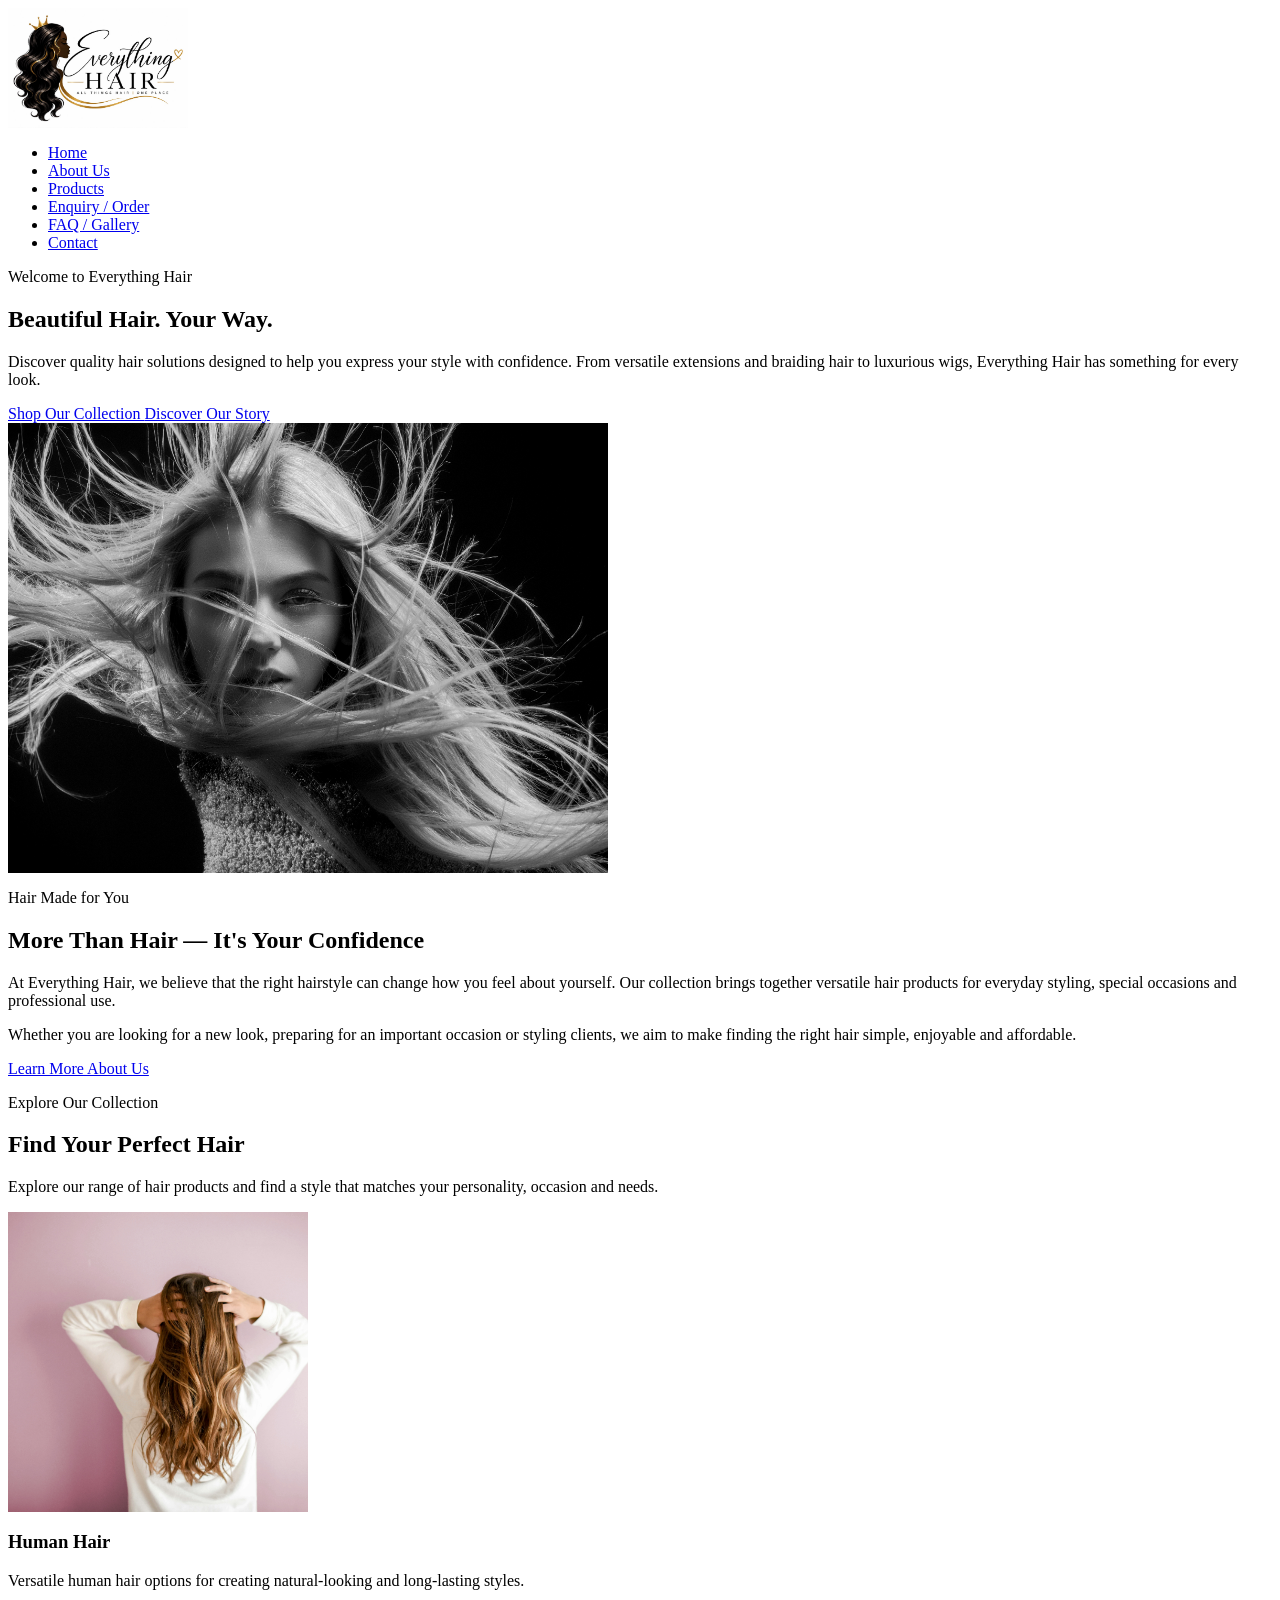
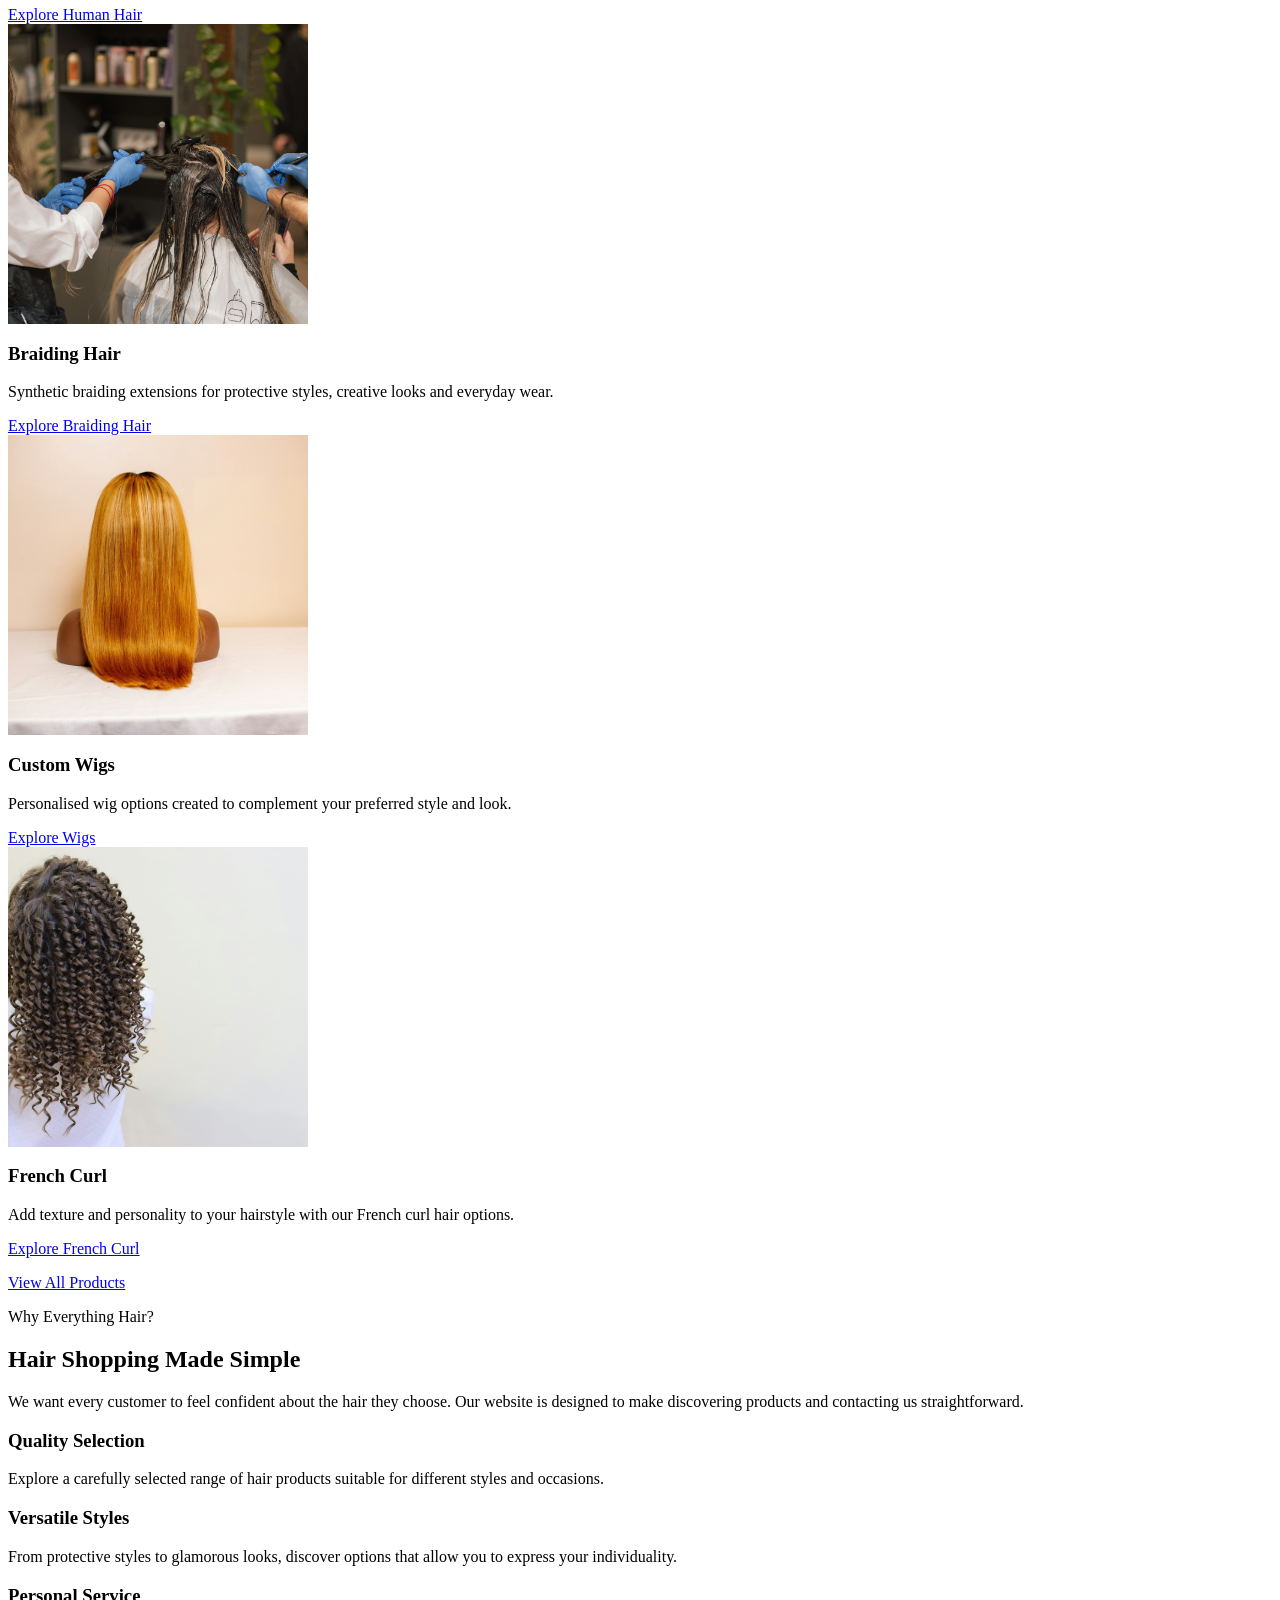
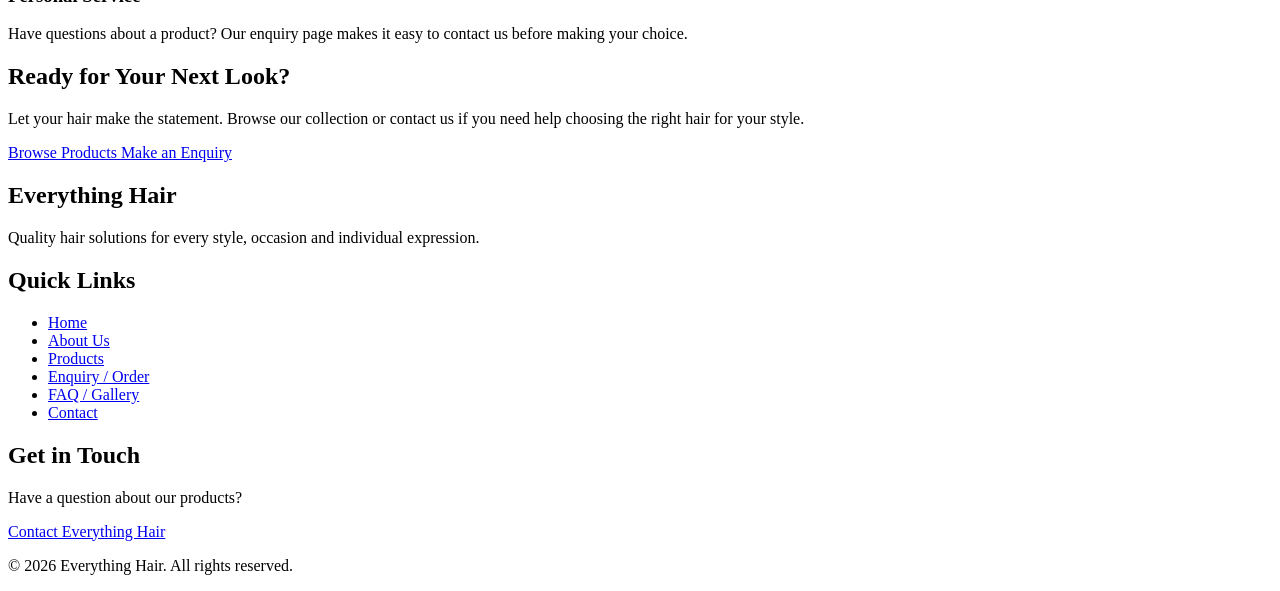
==== index.html @ 14876c61 "Initial Everything Hair website" ====
<!DOCTYPE html>
<html lang="en">

<head>
    
    <meta charset="UTF-8">
    <meta name="viewport" content="width=device-width, initial-scale=1.0">

    
    <meta name="description"
        content="Everything Hair offers quality hair products including human hair, braiding hair, wigs, frontal laces, closures and French curl hair.">

    <meta name="author" content="Everything Hair">

    
    <title>Everything Hair | Quality Hair for Every Look</title>

    <link rel="stylesheet" href="css_assets/homepage.css">


</head>

<body>

    
   <header>

    <div>
        <a href="index.html">
            <img src="_images/page/Everything-hair-logo2.jpeg"
                alt="Everything Hair logo">
        </a>
    </div>

       
        <nav>

            <ul>
                <li>
                    <a href="index.html">Home</a>
                </li>

                <li>
                    <a href="about.html">About Us</a>
                </li>

                <li>
                    <a href="products.html">Products</a>
                </li>

                <li>
                    <a href="enquiry.html">Enquiry / Order</a>
                </li>

                <li>
                    <a href="faq.html">FAQ / Gallery</a>
                </li>

                <li>
                    <a href="contact.html">Contact</a>
                </li>
            </ul>

        </nav>

    </header>


    
    <main>

        
        <section id="hero">

            <div>

                <p>Welcome to Everything Hair</p>

                <h2>Beautiful Hair. Your Way.</h2>

                <p>
                    Discover quality hair solutions designed to help you
                    express your style with confidence. From versatile
                    extensions and braiding hair to luxurious wigs,
                    Everything Hair has something for every look.
                </p>

                
                <a href="products.html">
                    Shop Our Collection
                </a>

                <a href="about.html">
                    Discover Our Story
                </a>

            </div>


            
            <div>

                <img src="_images/page/everything-hair-hero.jpg"
    alt="Beautifully styled hair representing Everything Hair">

            </div>

        </section>


        
        <section id="introduction">

            <p>Hair Made for You</p>

            <h2>More Than Hair — It's Your Confidence</h2>

            <p>
                At Everything Hair, we believe that the right hairstyle
                can change how you feel about yourself. Our collection
                brings together versatile hair products for everyday
                styling, special occasions and professional use.
            </p>

            <p>
                Whether you are looking for a new look, preparing for
                an important occasion or styling clients, we aim to make
                finding the right hair simple, enjoyable and affordable.
            </p>

            <a href="about.html">
                Learn More About Us
            </a>

        </section>


        
        <section id="featured-products">

            <p>Explore Our Collection</p>

            <h2>Find Your Perfect Hair</h2>

            <p>
                Explore our range of hair products and find a style
                that matches your personality, occasion and needs.
            </p>


           
            <article>

               <img src="_images/page/human-hair.jpg"
    alt="Human hair products available from Everything Hair">

                <h3>Human Hair</h3>

                <p>
                    Versatile human hair options for creating
                    natural-looking and long-lasting styles.
                </p>

                <a href="products.html#human-hair">
                    Explore Human Hair
                </a>

            </article>


            
            <article>

                <img src="_images/page/braiding-hair.jpg"
                    alt="Synthetic braiding hair available from Everything Hair">

                <h3>Braiding Hair</h3>

                <p>
                    Synthetic braiding extensions for protective
                    styles, creative looks and everyday wear.
                </p>

                <a href="products.html#braiding-hair">
                    Explore Braiding Hair
                </a>

            </article>


            
            <article>

                <img src="_images/page/custom-wigs.jpg"
                    alt="Custom wig available from Everything Hair">

                <h3>Custom Wigs</h3>

                <p>
                    Personalised wig options created to complement
                    your preferred style and look.
                </p>

                <a href="products.html#wigs">
                    Explore Wigs
                </a>

            </article>


            
            <article>

                <img src="_images/page/french-curl.jpg"
                    alt="French curl hair available from Everything Hair">

                <h3>French Curl</h3>

                <p>
                    Add texture and personality to your hairstyle
                    with our French curl hair options.
                </p>

                <a href="products.html#french-curl">
                    Explore French Curl
                </a>

            </article>


            
            <p>
                <a href="products.html">
                    View All Products
                </a>
            </p>

        </section>


        
        <section id="why-choose-us">

            <p>Why Everything Hair?</p>

            <h2>Hair Shopping Made Simple</h2>

            <p>
                We want every customer to feel confident about the
                hair they choose. Our website is designed to make
                discovering products and contacting us straightforward.
            </p>


            
            <article>

                <h3>Quality Selection</h3>

                <p>
                    Explore a carefully selected range of hair products
                    suitable for different styles and occasions.
                </p>

            </article>


            
            <article>

                <h3>Versatile Styles</h3>

                <p>
                    From protective styles to glamorous looks, discover
                    options that allow you to express your individuality.
                </p>

            </article>


           
            <article>

                <h3>Personal Service</h3>

                <p>
                    Have questions about a product? Our enquiry page
                    makes it easy to contact us before making your choice.
                </p>

            </article>

        </section>


        
        <section id="call-to-action">

            <h2>Ready for Your Next Look?</h2>

            <p>
                Let your hair make the statement. Browse our collection
                or contact us if you need help choosing the right hair
                for your style.
            </p>

            <a href="products.html">
                Browse Products
            </a>

            <a href="enquiry.html">
                Make an Enquiry
            </a>

        </section>

    </main>


    
    <footer>

        
        <div>

            <h2>Everything Hair</h2>

            <p>
                Quality hair solutions for every style, occasion
                and individual expression.
            </p>

        </div>


        
        <div>

            <h2>Quick Links</h2>

            <ul>

                <li>
                    <a href="index.html">Home</a>
                </li>

                <li>
                    <a href="about.html">About Us</a>
                </li>

                <li>
                    <a href="products.html">Products</a>
                </li>

                <li>
                    <a href="enquiry.html">Enquiry / Order</a>
                </li>

                <li>
                    <a href="faq.html">FAQ / Gallery</a>
                </li>

                <li>
                    <a href="contact.html">Contact</a>
                </li>

            </ul>

        </div>


        
        <div>

            <h2>Get in Touch</h2>

            <p>
                Have a question about our products?
            </p>

            <a href="contact.html">
                Contact Everything Hair
            </a>

        </div>


        
        <div>

            <p>
                &copy; 2026 Everything Hair. All rights reserved.
            </p>

        </div>

    </footer>

</body>

</html>
---- css_assets/homepage.css ----
img {
    max-width: 100%;
    height: auto;
    display: block;
}



#hero img {
    width: 100%;
    max-width: 600px;
    height: 450px;
    object-fit: cover;
}


#featured-products img {
    width: 100%;
    max-width: 300px;
    height: 300px;
    object-fit: cover;
}


header img {
    width: 180px;
    height: auto;
}
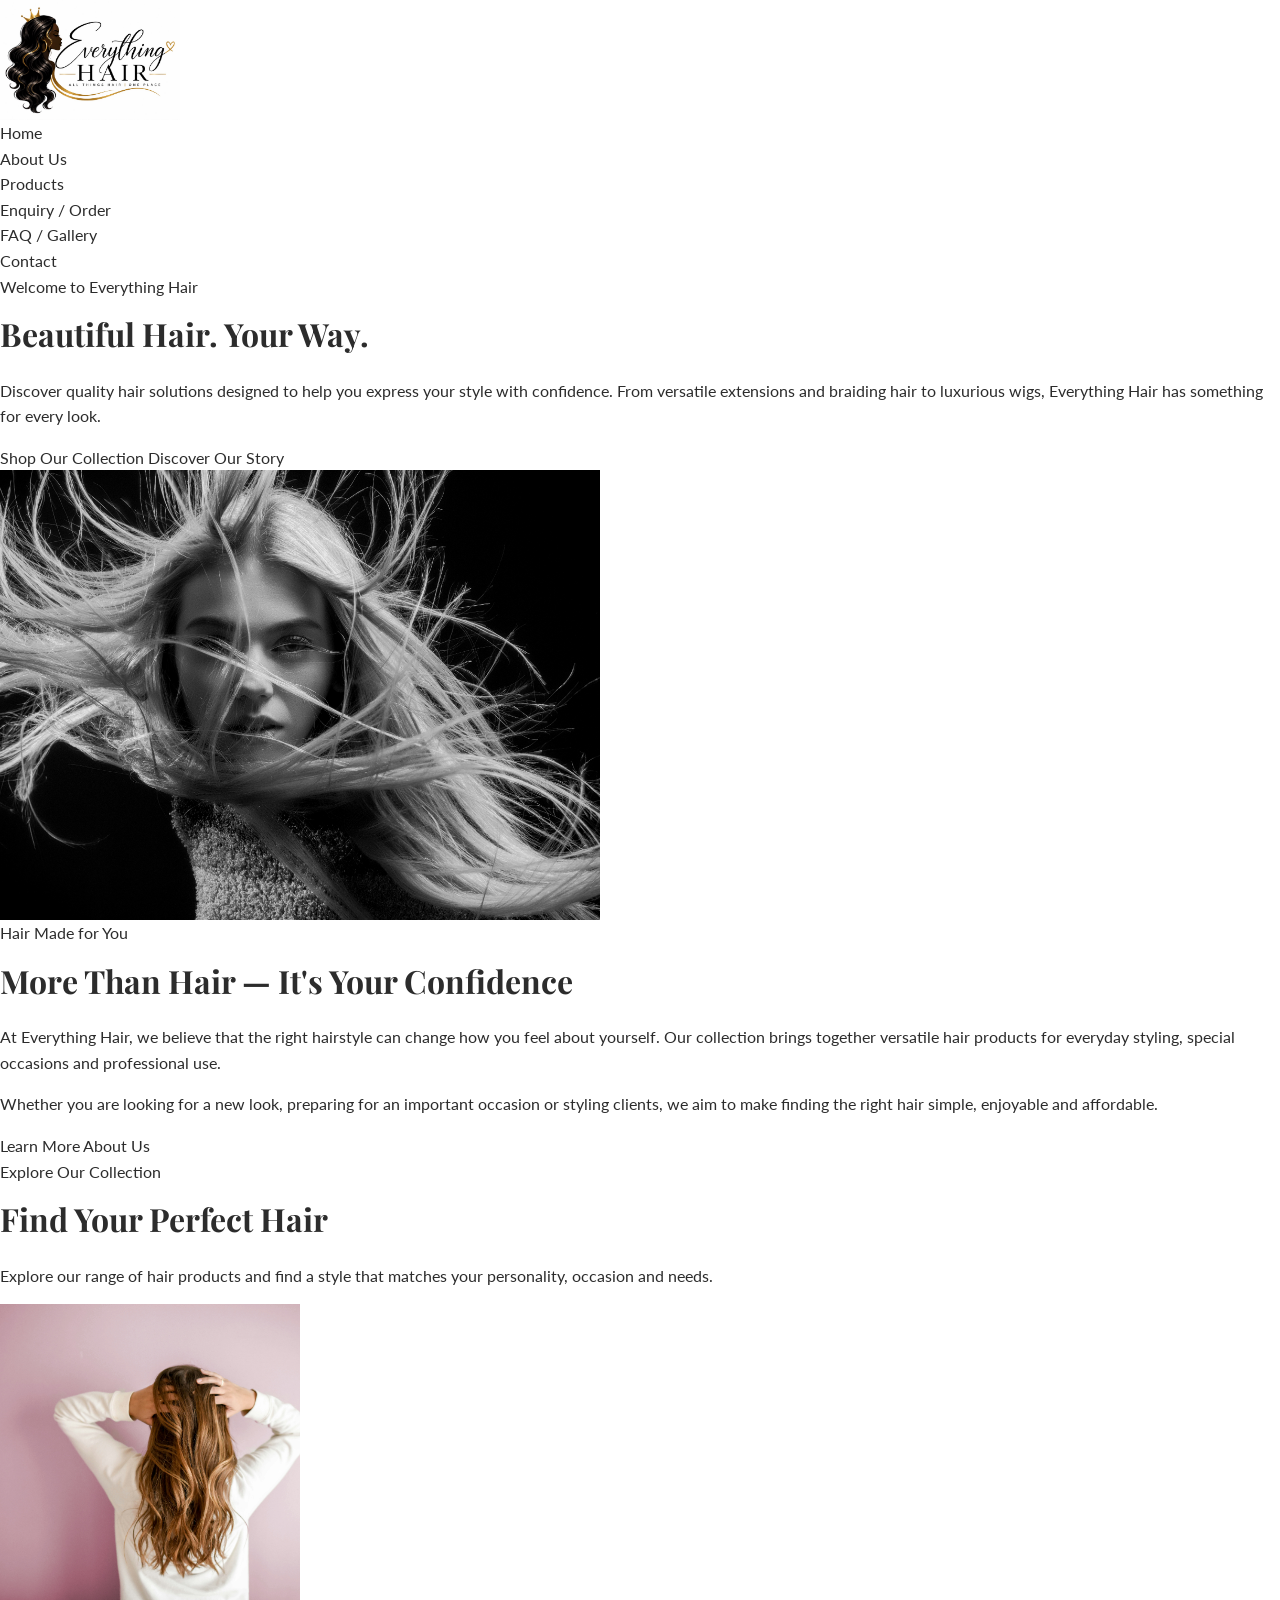
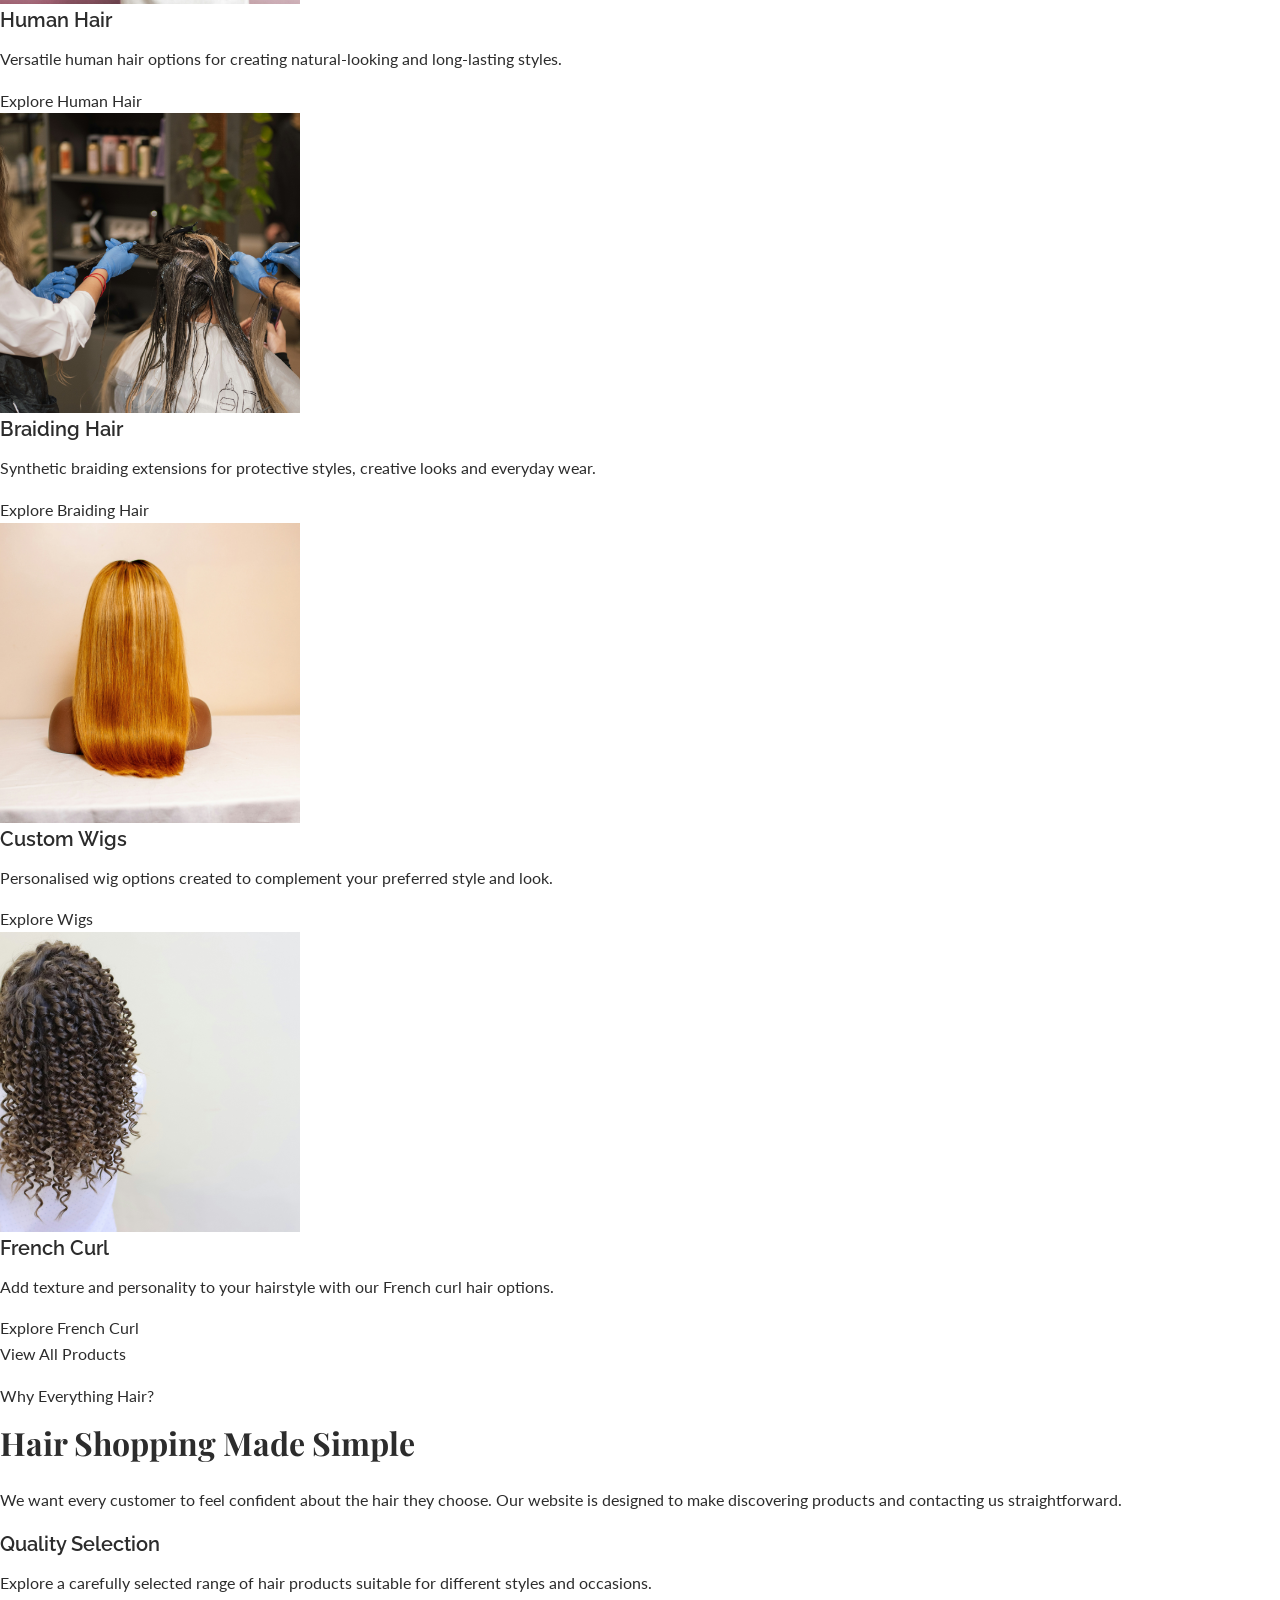
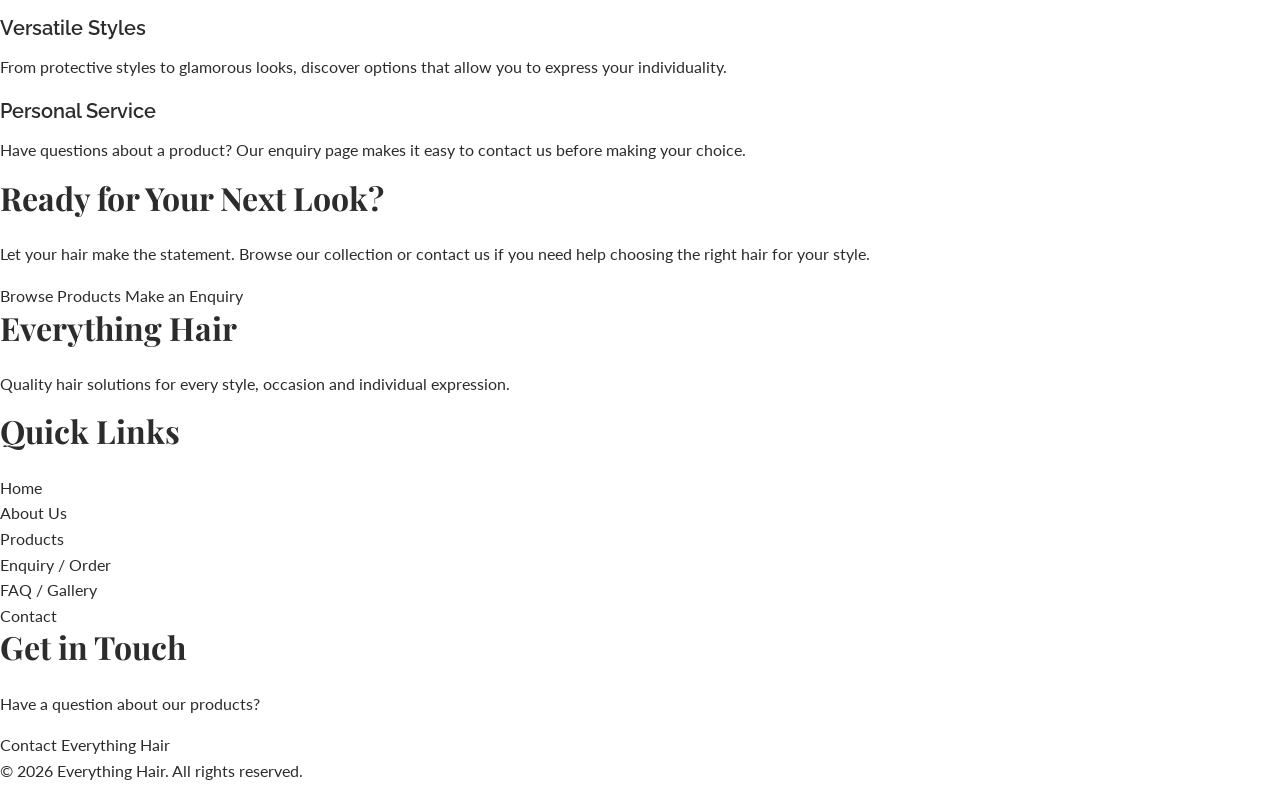
==== commit 329409f5: "Added colour variables, CSS reset and base typography to homepage.css and subpages.css" ====
--- a/index.html
+++ b/index.html
@@ -15,6 +15,7 @@
     
     <title>Everything Hair | Quality Hair for Every Look</title>
 
+    <link href="https://fonts.googleapis.com/css2?family=Playfair+Display:wght@600;700&family=Raleway:wght@400;600&family=Lato:wght@400;700&display=swap" rel="stylesheet">
     <link rel="stylesheet" href="css_assets/homepage.css">
 
 
--- a/css_assets/homepage.css
+++ b/css_assets/homepage.css
@@ -1,3 +1,68 @@
+:root {
+  --color-rose-gold: #B76E79;
+  --color-blush: #F7D4D4;
+  --color-warm-gold: #C9A83E;
+  --color-charcoal: #2C2C2C;
+  --color-white: #FFFFFF;
+}
+ 
+/* --- CSS Reset --- */
+* {
+  margin: 0;
+  padding: 0;
+  box-sizing: border-box;
+}
+ 
+html {
+  scroll-behavior: smooth;
+}
+ 
+ 
+a {
+  text-decoration: none;
+  color: inherit;
+}
+ 
+ul {
+  list-style: none;
+}
+ 
+/* --- Base Typography --- */
+body {
+  font-family: 'Lato', sans-serif;
+  font-size: 16px;
+  line-height: 1.6;
+  color: var(--color-charcoal);
+  background-color: var(--color-white);
+}
+ 
+h1, h2 {
+  font-family: 'Playfair Display', serif;
+  color: var(--color-charcoal);
+  line-height: 1.2;
+  margin-bottom: 0.75em;
+}
+ 
+h1 {
+  font-size: 2.5rem;
+}
+ 
+h2 {
+  font-size: 2rem;
+}
+ 
+h3 {
+  font-family: 'Raleway', sans-serif;
+  font-weight: 600;
+  font-size: 1.25rem;
+  color: var(--color-charcoal);
+  margin-bottom: 0.5em;
+}
+ 
+p {
+  margin-bottom: 1em;
+}
+
 img {
     max-width: 100%;
     height: auto;
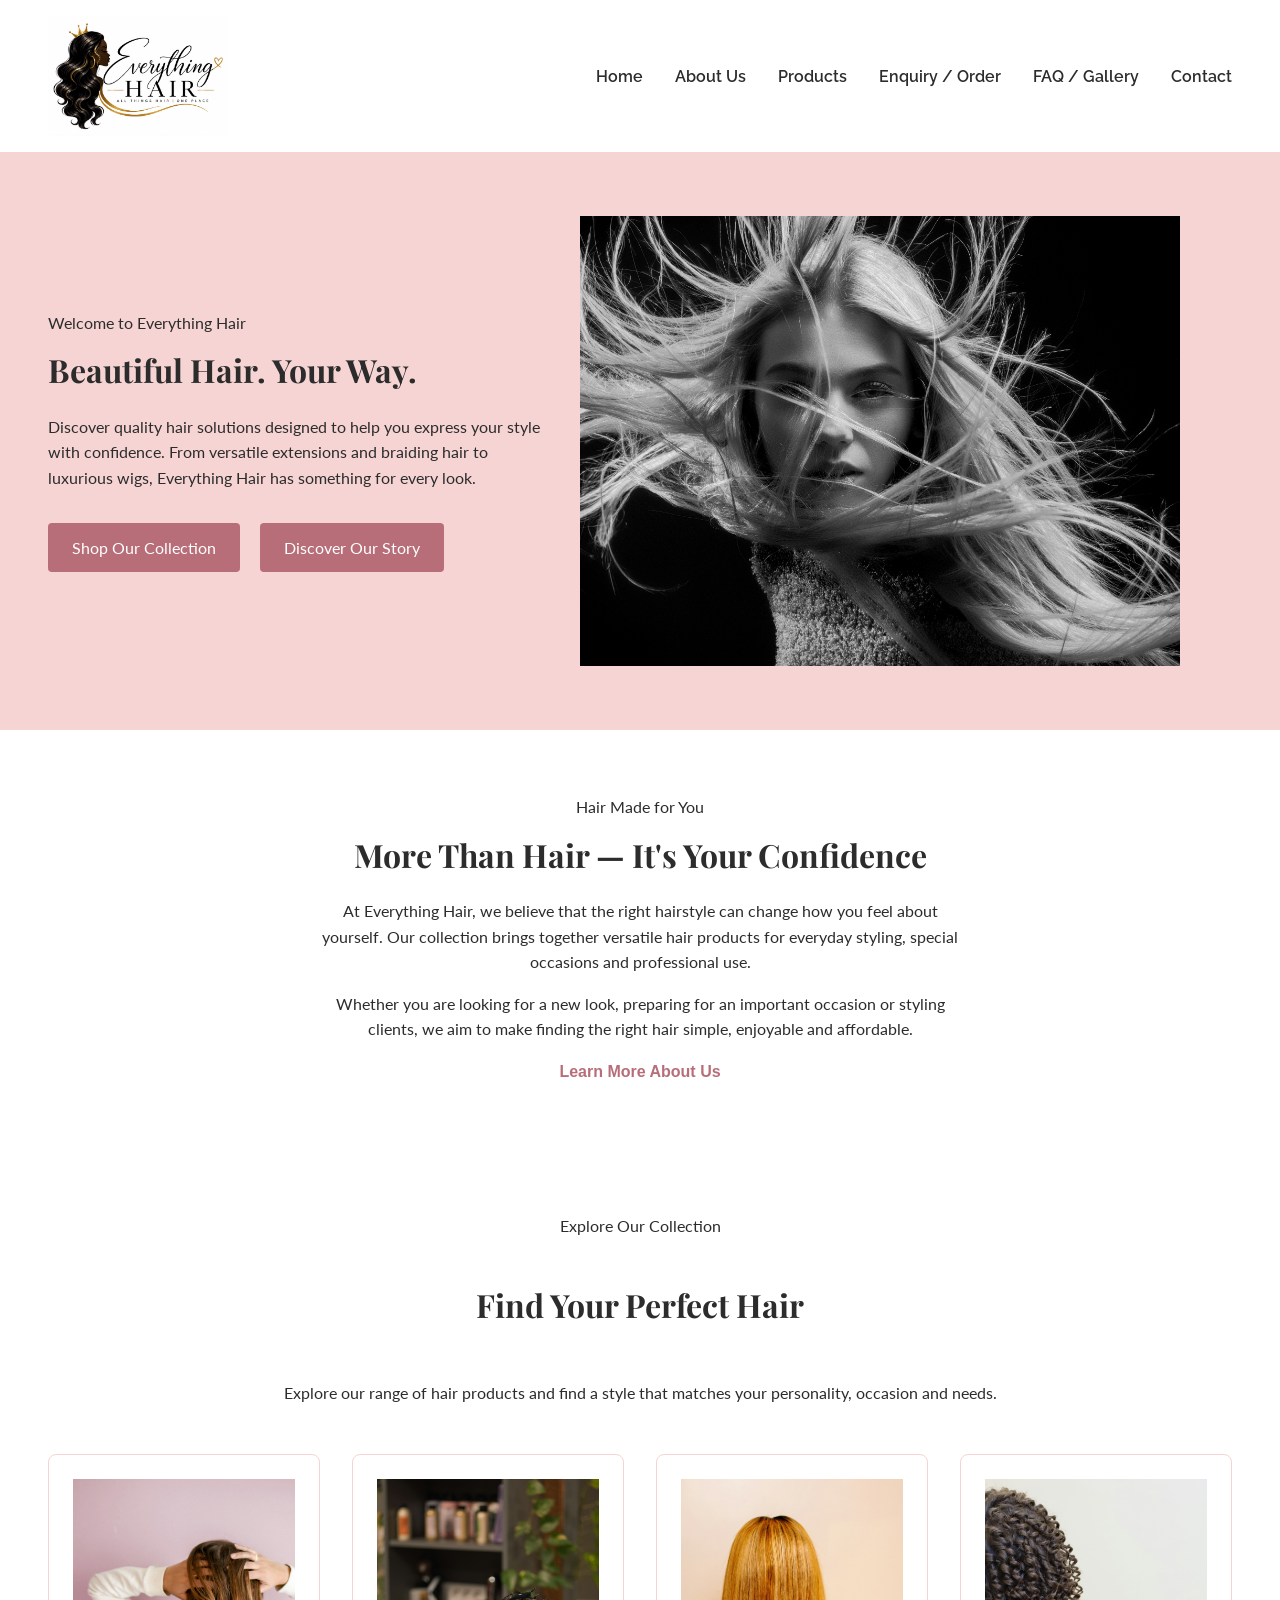
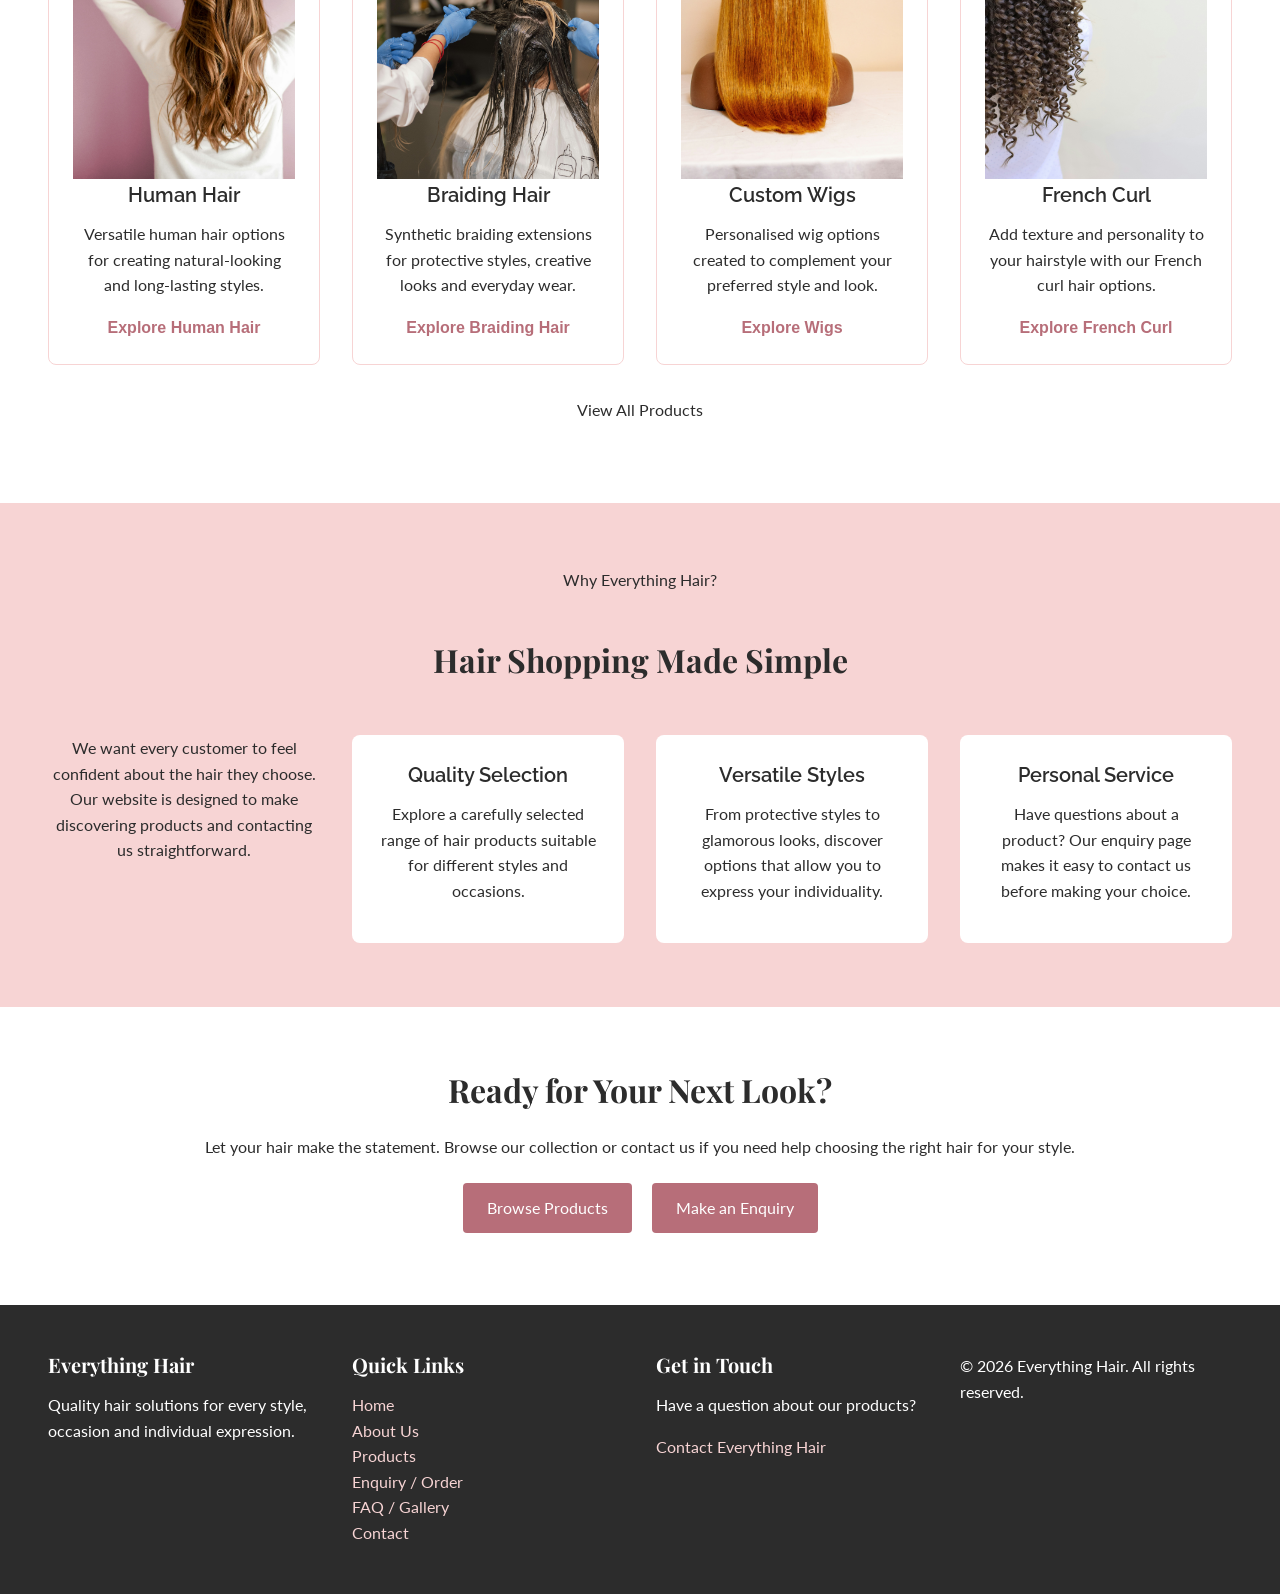
==== commit 9028053c: "Added hero-content and hero-image classes to index.html; added layout styling for nav, hero, feature" ====
--- a/index.html
+++ b/index.html
@@ -73,7 +73,7 @@
         
         <section id="hero">
 
-            <div>
+            <div class="hero-content">
 
                 <p>Welcome to Everything Hair</p>
 
@@ -99,12 +99,13 @@
 
 
             
-            <div>
+            <div class="hero-image">
 
                 <img src="_images/page/everything-hair-hero.jpg"
     alt="Beautifully styled hair representing Everything Hair">
 
             </div>
+
 
         </section>
 
--- a/css_assets/homepage.css
+++ b/css_assets/homepage.css
@@ -90,4 +90,186 @@
 header img {
     width: 180px;
     height: auto;
-}+}
+
+header {
+  display: flex;
+  justify-content: space-between;
+  align-items: center;
+  padding: 1rem 3rem;
+  background-color: var(--color-white);
+}
+ 
+nav ul {
+  display: flex;
+  gap: 2rem;
+}
+ 
+nav a {
+  font-family: 'Raleway', sans-serif;
+  font-weight: 600;
+  transition: color 0.2s ease;
+}
+ 
+nav a:hover,
+nav a:focus {
+  color: var(--color-rose-gold);
+}
+ 
+/* --- Hero Section --- */
+#hero {
+  display: flex;
+  align-items: center;
+  justify-content: space-between;
+  gap: 2rem;
+  padding: 4rem 3rem;
+  background-color: var(--color-blush);
+}
+ 
+.hero-content {
+  flex: 1;
+  max-width: 500px;
+}
+ 
+.hero-image {
+  flex: 1;
+}
+ 
+#hero a {
+  display: inline-block;
+  margin-right: 1rem;
+  margin-top: 1rem;
+  padding: 0.75rem 1.5rem;
+  background-color: var(--color-rose-gold);
+  color: var(--color-white);
+  border-radius: 4px;
+  transition: background-color 0.2s ease;
+}
+ 
+#hero a:hover,
+#hero a:focus {
+  background-color: var(--color-warm-gold);
+}
+ 
+/* --- Introduction Section --- */
+#introduction {
+  text-align: center;
+  max-width: 700px;
+  margin: 0 auto;
+  padding: 4rem 2rem;
+}
+ 
+#introduction a {
+  color: var(--color-rose-gold);
+  font-weight: 600;
+}
+ 
+/* --- Featured Products (card grid) --- */
+#featured-products {
+  padding: 4rem 3rem;
+  text-align: center;
+}
+ 
+#featured-products > article {
+  display: inline-block; /* fallback, overridden by grid wrapper below if you add one */
+}
+ 
+#featured-products {
+  display: grid;
+  grid-template-columns: repeat(auto-fit, minmax(220px, 1fr));
+  gap: 2rem;
+}
+ 
+#featured-products p,
+#featured-products h2 {
+  grid-column: 1 / -1;
+}
+ 
+#featured-products article {
+  background-color: var(--color-white);
+  border: 1px solid var(--color-blush);
+  border-radius: 8px;
+  padding: 1.5rem;
+  text-align: center;
+  transition: box-shadow 0.2s ease, transform 0.2s ease;
+}
+ 
+#featured-products article:hover {
+  box-shadow: 0 4px 12px rgba(0, 0, 0, 0.1);
+  transform: translateY(-4px);
+}
+ 
+#featured-products article a {
+  color: var(--color-rose-gold);
+  font-weight: 600;
+}
+ 
+/* --- Why Choose Us --- */
+#why-choose-us {
+  padding: 4rem 3rem;
+  text-align: center;
+  background-color: var(--color-blush);
+}
+ 
+#why-choose-us {
+  display: grid;
+  grid-template-columns: repeat(auto-fit, minmax(220px, 1fr));
+  gap: 2rem;
+}
+ 
+#why-choose-us p:first-child,
+#why-choose-us h2 {
+  grid-column: 1 / -1;
+}
+ 
+#why-choose-us article {
+  background-color: var(--color-white);
+  border-radius: 8px;
+  padding: 1.5rem;
+}
+ 
+/* --- Call to Action --- */
+#call-to-action {
+  text-align: center;
+  padding: 4rem 2rem;
+}
+ 
+#call-to-action a {
+  display: inline-block;
+  margin: 0.5rem;
+  padding: 0.75rem 1.5rem;
+  background-color: var(--color-rose-gold);
+  color: var(--color-white);
+  border-radius: 4px;
+  transition: background-color 0.2s ease;
+}
+ 
+#call-to-action a:hover,
+#call-to-action a:focus {
+  background-color: var(--color-warm-gold);
+}
+ 
+/* --- Footer --- */
+footer {
+  display: grid;
+  grid-template-columns: repeat(auto-fit, minmax(200px, 1fr));
+  gap: 2rem;
+  padding: 3rem;
+  background-color: var(--color-charcoal);
+  color: var(--color-white);
+}
+ 
+footer h2 {
+  font-size: 1.25rem;
+  color: var(--color-white);
+}
+ 
+footer a {
+  color: var(--color-blush);
+}
+ 
+footer a:hover,
+footer a:focus {
+  color: var(--color-warm-gold);
+}
+ 
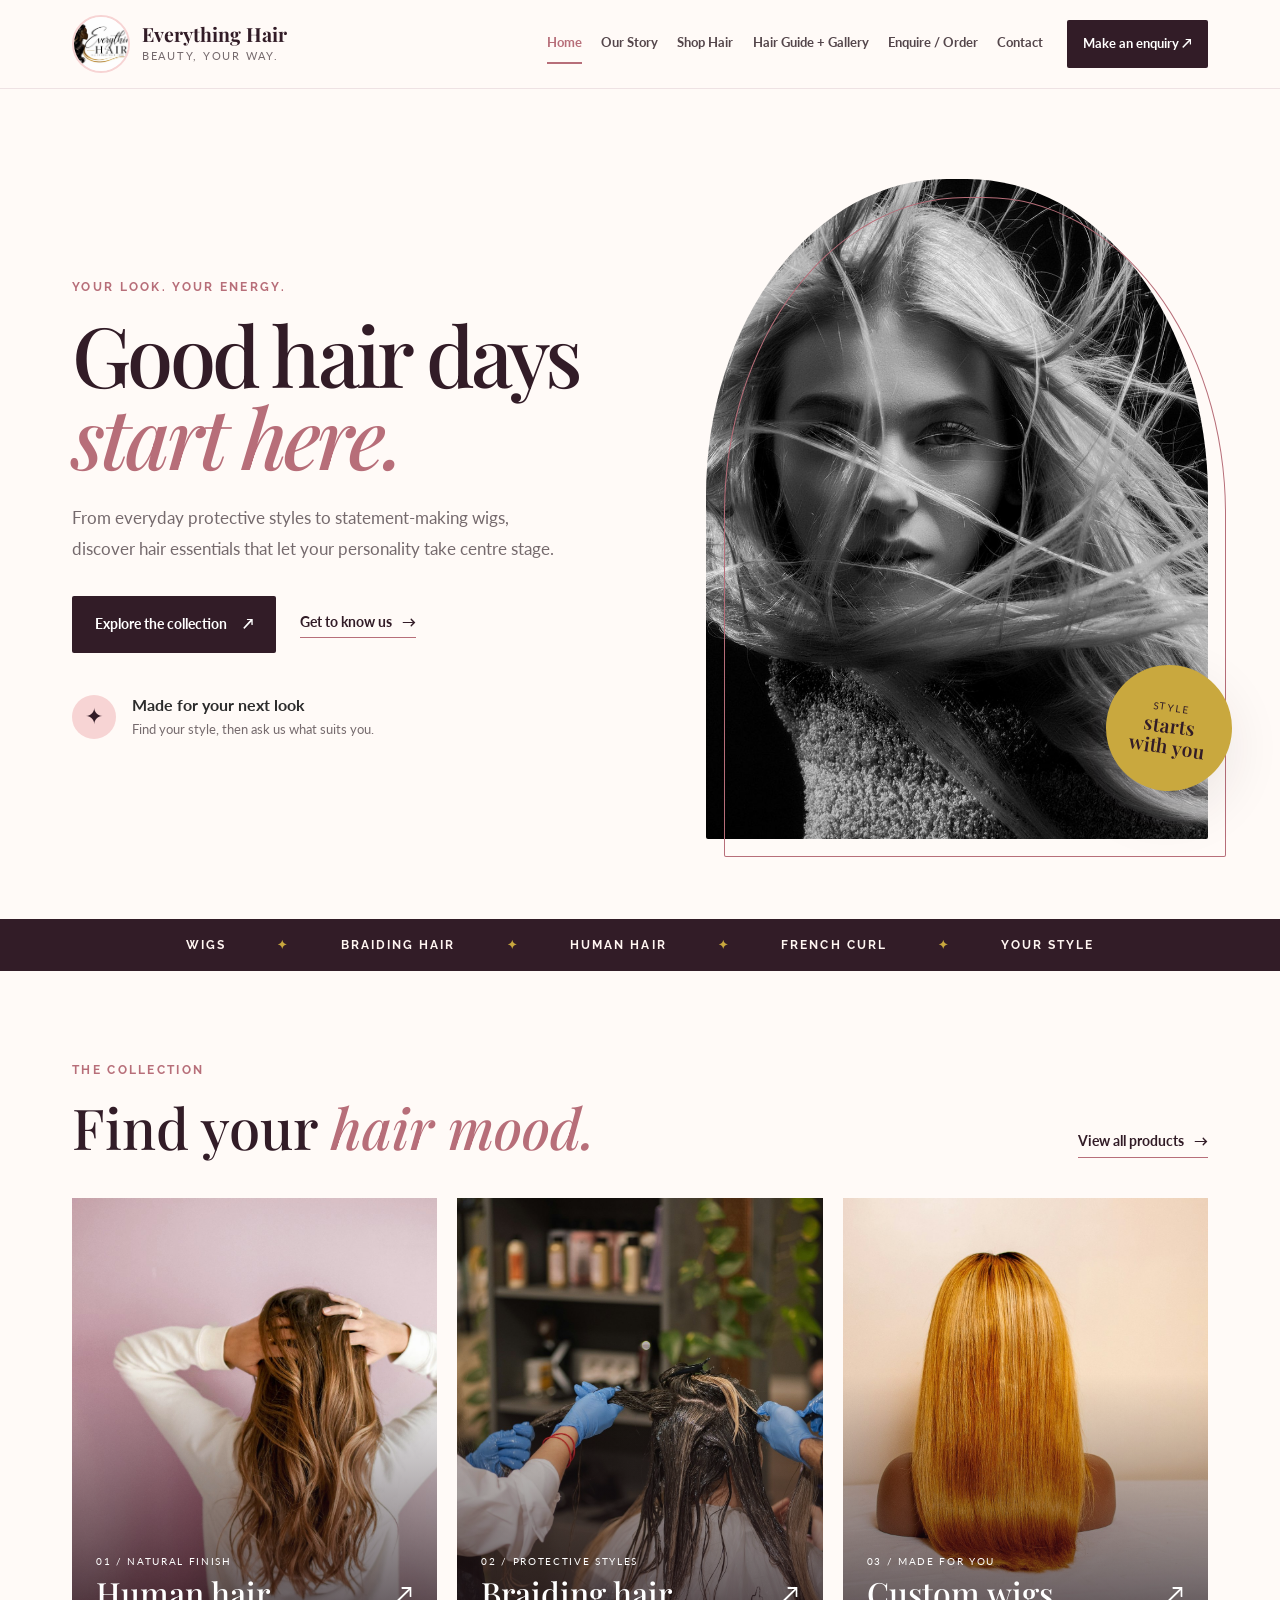
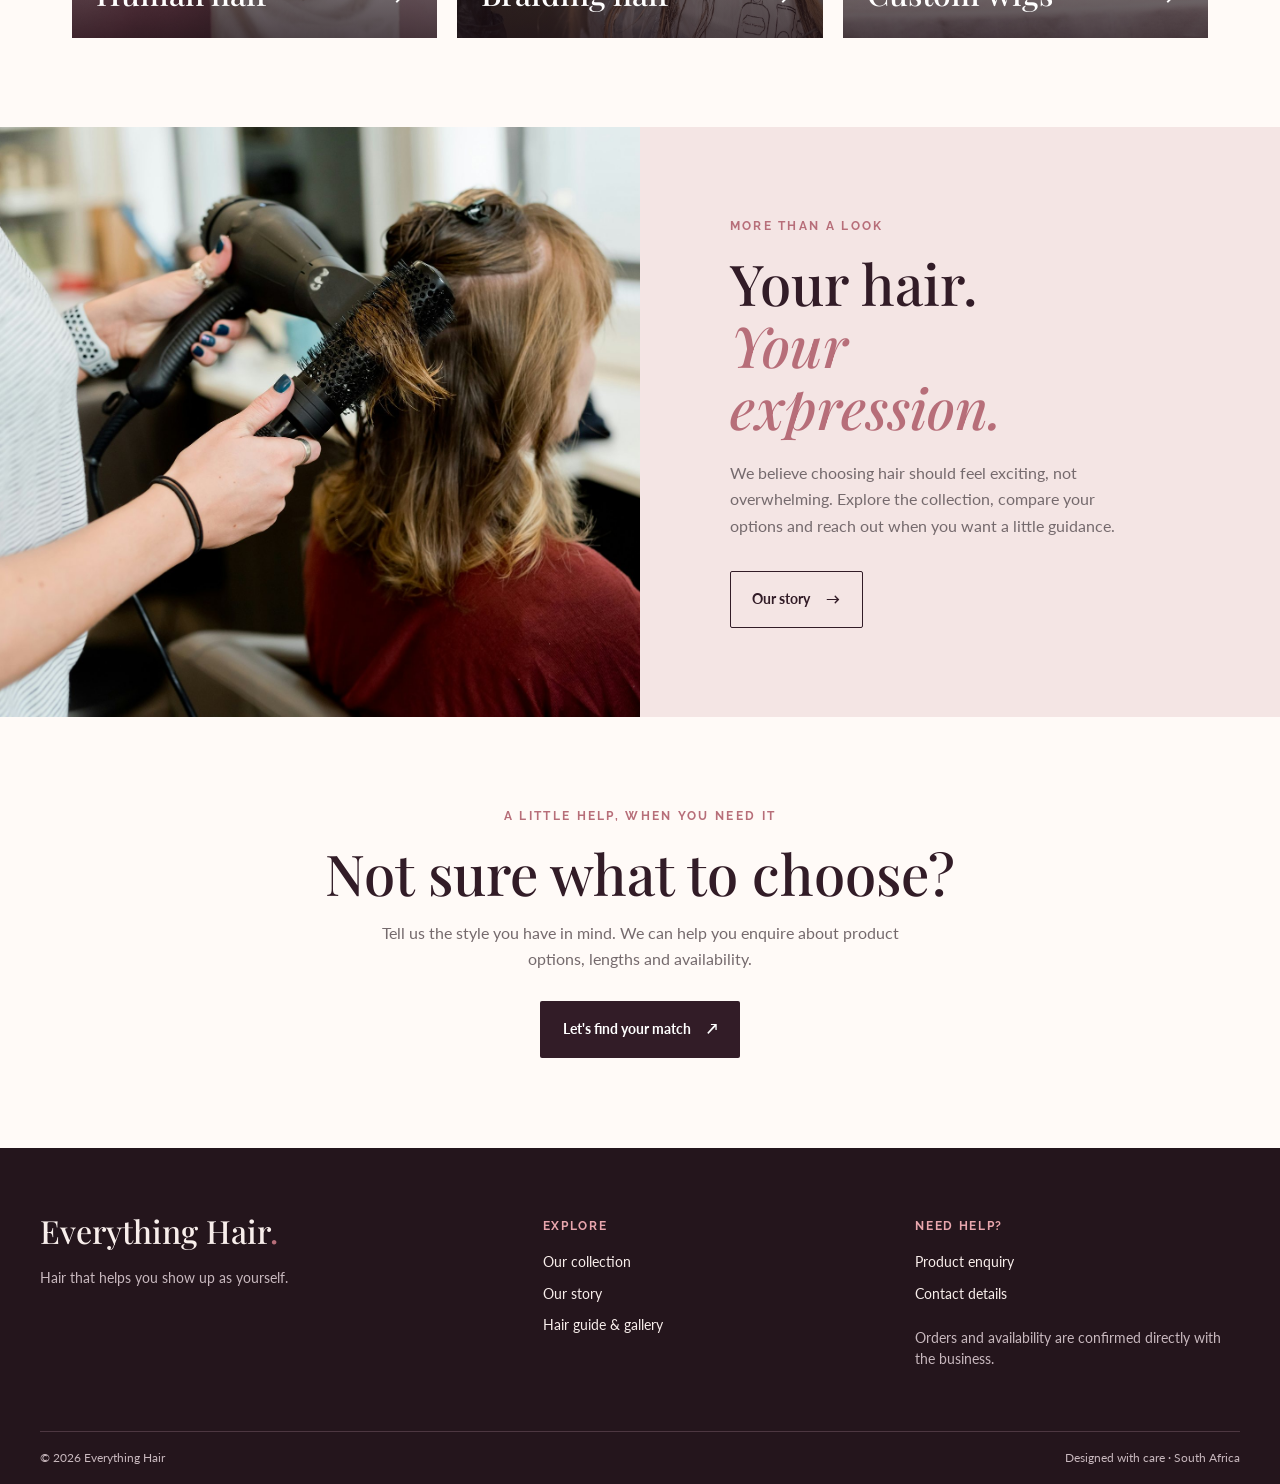
==== commit 4ec6b590: "Redesign Everything Hair website for Part 3" ====
--- a/index.html
+++ b/index.html
@@ -1,403 +1,81 @@
-<!DOCTYPE html>
-<html lang="en">
+<!doctype html>
+<html lang="en-ZA">
+<head>
+  <meta charset="utf-8">
+  <meta name="viewport" content="width=device-width, initial-scale=1">
+  <meta name="theme-color" content="#321c27">
+  <meta name="description" content="Discover human hair, braiding extensions, French curl styles and custom wigs from Everything Hair. Explore products and enquire about availability.">
+  <meta name="keywords" content="hair extensions, wigs, braiding hair, Everything Hair, South Africa">
+  <meta name="author" content="Everything Hair">
+  <meta property="og:type" content="website">
+  <meta property="og:site_name" content="Everything Hair">
+  <meta property="og:title" content="Everything Hair | Hair extensions, wigs & braiding hair">
+  <meta property="og:description" content="Discover human hair, braiding extensions, French curl styles and custom wigs from Everything Hair. Explore products and enquire about availability.">
+  <title>Everything Hair | Hair extensions, wigs & braiding hair</title>
+  <link rel="preconnect" href="https://fonts.googleapis.com">
+  <link rel="preconnect" href="https://fonts.gstatic.com" crossorigin>
+  <link href="https://fonts.googleapis.com/css2?family=Lato:wght@400;500;600;700&family=Playfair+Display:wght@500;600;700&family=Raleway:wght@400;500;600;700&display=swap" rel="stylesheet">
+  <link rel="stylesheet" href="css_assets/site.css">
+  <script src="js_assets/main.js" defer></script>
+</head>
+<body>
+<a class="skip-link" href="#main">Skip to content</a>
+<header class="site-header">
+  <div class="header-inner">
+    <a class="brand" href="index.html" aria-label="Everything Hair home">
+      <img src="_images/page/Everything-hair-logo2.jpeg" alt="Everything Hair" width="72" height="72">
+      <span><strong>Everything Hair</strong><small>Beauty, your way.</small></span>
+    </a>
+    <button class="nav-toggle" type="button" aria-expanded="false" aria-controls="primary-nav"><span class="sr-only">Toggle navigation</span><span aria-hidden="true">☰</span></button>
+    <nav id="primary-nav" class="primary-nav" aria-label="Main navigation"><ul><li><a href="index.html" aria-current="page">Home</a></li>
+<li><a href="about.html">Our Story</a></li>
+<li><a href="products.html">Shop Hair</a></li>
+<li><a href="faq.html">Hair Guide + Gallery</a></li>
+<li><a href="enquiry.html">Enquire / Order</a></li>
+<li><a href="contact.html">Contact</a></li></ul></nav>
+    <a class="header-cta" href="enquiry.html">Make an enquiry <span aria-hidden="true">↗</span></a>
+  </div>
+</header>
+<main id="main">
 
-<head>
-    
-    <meta charset="UTF-8">
-    <meta name="viewport" content="width=device-width, initial-scale=1.0">
+<section class="hero">
+  <div class="hero-copy">
+    <p class="eyebrow">YOUR LOOK. YOUR ENERGY.</p>
+    <h1>Good hair days<br><em>start here.</em></h1>
+    <p class="hero-lede">From everyday protective styles to statement-making wigs, discover hair essentials that let your personality take centre stage.</p>
+    <div class="button-row"><a class="button button-dark" href="products.html">Explore the collection <span aria-hidden="true">↗</span></a><a class="text-link" href="about.html">Get to know us <span aria-hidden="true">→</span></a></div>
+    <div class="hero-proof"><span class="proof-mark">✦</span><p><strong>Made for your next look</strong><br><small>Find your style, then ask us what suits you.</small></p></div>
+  </div>
+  <div class="hero-visual">
+    <img src="_images/page/everything-hair-hero.jpg" alt="Hair styling inspiration from Everything Hair" fetchpriority="high">
+    <div class="hero-sticker"><span>STYLE</span><strong>starts<br>with you</strong></div>
+  </div>
+</section>
+<section class="ticker" aria-label="Product categories"><span>WIGS</span><i>✦</i><span>BRAIDING HAIR</span><i>✦</i><span>HUMAN HAIR</span><i>✦</i><span>FRENCH CURL</span><i>✦</i><span>YOUR STYLE</span></section>
+<section class="section section-pad">
+  <div class="section-heading"><div><p class="eyebrow">THE COLLECTION</p><h2>Find your <em>hair mood.</em></h2></div><a class="text-link" href="products.html">View all products <span aria-hidden="true">→</span></a></div>
+  <div class="category-grid">
+    <a class="category-card category-one" href="products.html#human-hair"><img src="_images/page/human-hair.jpg" alt="Human hair bundles" loading="lazy"><span class="category-label"><small>01 / NATURAL FINISH</small><strong>Human hair</strong><b aria-hidden="true">↗</b></span></a>
+    <a class="category-card category-two" href="products.html#braiding-hair"><img src="_images/page/braiding-hair.jpg" alt="Braiding hair extensions" loading="lazy"><span class="category-label"><small>02 / PROTECTIVE STYLES</small><strong>Braiding hair</strong><b aria-hidden="true">↗</b></span></a>
+    <a class="category-card category-three" href="products.html#custom-wigs"><img src="_images/page/custom-wigs.jpg" alt="Custom wig styling" loading="lazy"><span class="category-label"><small>03 / MADE FOR YOU</small><strong>Custom wigs</strong><b aria-hidden="true">↗</b></span></a>
+  </div>
+</section>
+<section class="split-feature">
+  <div class="split-image"><img src="_images/page/everything-hair-story.jpg" alt="Hair and beauty inspiration" loading="lazy"></div>
+  <div class="split-copy"><p class="eyebrow">MORE THAN A LOOK</p><h2>Your hair.<br><em>Your expression.</em></h2><p>We believe choosing hair should feel exciting, not overwhelming. Explore the collection, compare your options and reach out when you want a little guidance.</p><a class="button button-outline" href="about.html">Our story <span aria-hidden="true">→</span></a></div>
+</section>
+<section class="section section-pad">
+  <div class="center-heading"><p class="eyebrow">A LITTLE HELP, WHEN YOU NEED IT</p><h2>Not sure what to choose?</h2><p>Tell us the style you have in mind. We can help you enquire about product options, lengths and availability.</p><a class="button button-dark" href="enquiry.html">Let's find your match <span aria-hidden="true">↗</span></a></div>
+</section>
 
-    
-    <meta name="description"
-        content="Everything Hair offers quality hair products including human hair, braiding hair, wigs, frontal laces, closures and French curl hair.">
-
-    <meta name="author" content="Everything Hair">
-
-    
-    <title>Everything Hair | Quality Hair for Every Look</title>
-
-    <link href="https://fonts.googleapis.com/css2?family=Playfair+Display:wght@600;700&family=Raleway:wght@400;600&family=Lato:wght@400;700&display=swap" rel="stylesheet">
-    <link rel="stylesheet" href="css_assets/homepage.css">
-
-
-</head>
-
-<body>
-
-    
-   <header>
-
-    <div>
-        <a href="index.html">
-            <img src="_images/page/Everything-hair-logo2.jpeg"
-                alt="Everything Hair logo">
-        </a>
-    </div>
-
-       
-        <nav>
-
-            <ul>
-                <li>
-                    <a href="index.html">Home</a>
-                </li>
-
-                <li>
-                    <a href="about.html">About Us</a>
-                </li>
-
-                <li>
-                    <a href="products.html">Products</a>
-                </li>
-
-                <li>
-                    <a href="enquiry.html">Enquiry / Order</a>
-                </li>
-
-                <li>
-                    <a href="faq.html">FAQ / Gallery</a>
-                </li>
-
-                <li>
-                    <a href="contact.html">Contact</a>
-                </li>
-            </ul>
-
-        </nav>
-
-    </header>
-
-
-    
-    <main>
-
-        
-        <section id="hero">
-
-            <div class="hero-content">
-
-                <p>Welcome to Everything Hair</p>
-
-                <h2>Beautiful Hair. Your Way.</h2>
-
-                <p>
-                    Discover quality hair solutions designed to help you
-                    express your style with confidence. From versatile
-                    extensions and braiding hair to luxurious wigs,
-                    Everything Hair has something for every look.
-                </p>
-
-                
-                <a href="products.html">
-                    Shop Our Collection
-                </a>
-
-                <a href="about.html">
-                    Discover Our Story
-                </a>
-
-            </div>
-
-
-            
-            <div class="hero-image">
-
-                <img src="_images/page/everything-hair-hero.jpg"
-    alt="Beautifully styled hair representing Everything Hair">
-
-            </div>
-
-
-        </section>
-
-
-        
-        <section id="introduction">
-
-            <p>Hair Made for You</p>
-
-            <h2>More Than Hair — It's Your Confidence</h2>
-
-            <p>
-                At Everything Hair, we believe that the right hairstyle
-                can change how you feel about yourself. Our collection
-                brings together versatile hair products for everyday
-                styling, special occasions and professional use.
-            </p>
-
-            <p>
-                Whether you are looking for a new look, preparing for
-                an important occasion or styling clients, we aim to make
-                finding the right hair simple, enjoyable and affordable.
-            </p>
-
-            <a href="about.html">
-                Learn More About Us
-            </a>
-
-        </section>
-
-
-        
-        <section id="featured-products">
-
-            <p>Explore Our Collection</p>
-
-            <h2>Find Your Perfect Hair</h2>
-
-            <p>
-                Explore our range of hair products and find a style
-                that matches your personality, occasion and needs.
-            </p>
-
-
-           
-            <article>
-
-               <img src="_images/page/human-hair.jpg"
-    alt="Human hair products available from Everything Hair">
-
-                <h3>Human Hair</h3>
-
-                <p>
-                    Versatile human hair options for creating
-                    natural-looking and long-lasting styles.
-                </p>
-
-                <a href="products.html#human-hair">
-                    Explore Human Hair
-                </a>
-
-            </article>
-
-
-            
-            <article>
-
-                <img src="_images/page/braiding-hair.jpg"
-                    alt="Synthetic braiding hair available from Everything Hair">
-
-                <h3>Braiding Hair</h3>
-
-                <p>
-                    Synthetic braiding extensions for protective
-                    styles, creative looks and everyday wear.
-                </p>
-
-                <a href="products.html#braiding-hair">
-                    Explore Braiding Hair
-                </a>
-
-            </article>
-
-
-            
-            <article>
-
-                <img src="_images/page/custom-wigs.jpg"
-                    alt="Custom wig available from Everything Hair">
-
-                <h3>Custom Wigs</h3>
-
-                <p>
-                    Personalised wig options created to complement
-                    your preferred style and look.
-                </p>
-
-                <a href="products.html#wigs">
-                    Explore Wigs
-                </a>
-
-            </article>
-
-
-            
-            <article>
-
-                <img src="_images/page/french-curl.jpg"
-                    alt="French curl hair available from Everything Hair">
-
-                <h3>French Curl</h3>
-
-                <p>
-                    Add texture and personality to your hairstyle
-                    with our French curl hair options.
-                </p>
-
-                <a href="products.html#french-curl">
-                    Explore French Curl
-                </a>
-
-            </article>
-
-
-            
-            <p>
-                <a href="products.html">
-                    View All Products
-                </a>
-            </p>
-
-        </section>
-
-
-        
-        <section id="why-choose-us">
-
-            <p>Why Everything Hair?</p>
-
-            <h2>Hair Shopping Made Simple</h2>
-
-            <p>
-                We want every customer to feel confident about the
-                hair they choose. Our website is designed to make
-                discovering products and contacting us straightforward.
-            </p>
-
-
-            
-            <article>
-
-                <h3>Quality Selection</h3>
-
-                <p>
-                    Explore a carefully selected range of hair products
-                    suitable for different styles and occasions.
-                </p>
-
-            </article>
-
-
-            
-            <article>
-
-                <h3>Versatile Styles</h3>
-
-                <p>
-                    From protective styles to glamorous looks, discover
-                    options that allow you to express your individuality.
-                </p>
-
-            </article>
-
-
-           
-            <article>
-
-                <h3>Personal Service</h3>
-
-                <p>
-                    Have questions about a product? Our enquiry page
-                    makes it easy to contact us before making your choice.
-                </p>
-
-            </article>
-
-        </section>
-
-
-        
-        <section id="call-to-action">
-
-            <h2>Ready for Your Next Look?</h2>
-
-            <p>
-                Let your hair make the statement. Browse our collection
-                or contact us if you need help choosing the right hair
-                for your style.
-            </p>
-
-            <a href="products.html">
-                Browse Products
-            </a>
-
-            <a href="enquiry.html">
-                Make an Enquiry
-            </a>
-
-        </section>
-
-    </main>
-
-
-    
-    <footer>
-
-        
-        <div>
-
-            <h2>Everything Hair</h2>
-
-            <p>
-                Quality hair solutions for every style, occasion
-                and individual expression.
-            </p>
-
-        </div>
-
-
-        
-        <div>
-
-            <h2>Quick Links</h2>
-
-            <ul>
-
-                <li>
-                    <a href="index.html">Home</a>
-                </li>
-
-                <li>
-                    <a href="about.html">About Us</a>
-                </li>
-
-                <li>
-                    <a href="products.html">Products</a>
-                </li>
-
-                <li>
-                    <a href="enquiry.html">Enquiry / Order</a>
-                </li>
-
-                <li>
-                    <a href="faq.html">FAQ / Gallery</a>
-                </li>
-
-                <li>
-                    <a href="contact.html">Contact</a>
-                </li>
-
-            </ul>
-
-        </div>
-
-
-        
-        <div>
-
-            <h2>Get in Touch</h2>
-
-            <p>
-                Have a question about our products?
-            </p>
-
-            <a href="contact.html">
-                Contact Everything Hair
-            </a>
-
-        </div>
-
-
-        
-        <div>
-
-            <p>
-                &copy; 2026 Everything Hair. All rights reserved.
-            </p>
-
-        </div>
-
-    </footer>
-
+</main>
+<footer class="site-footer">
+  <div class="footer-main">
+    <div><a class="footer-brand" href="index.html">Everything Hair<span>.</span></a><p>Hair that helps you show up as yourself.</p></div>
+    <div><h2>Explore</h2><a href="products.html">Our collection</a><a href="about.html">Our story</a><a href="faq.html">Hair guide & gallery</a></div>
+    <div><h2>Need help?</h2><a href="enquiry.html">Product enquiry</a><a href="contact.html">Contact details</a><p class="small-note">Orders and availability are confirmed directly with the business.</p></div>
+  </div>
+  <div class="footer-bottom"><span>© <span data-year>2026</span> Everything Hair</span><span>Designed with care · South Africa</span></div>
+</footer>
 </body>
-
-</html>+</html>
--- a/css_assets/site.css
+++ b/css_assets/site.css
@@ -0,0 +1,7 @@
+/* Everything Hair — shared responsive design system */
+:root{--plum:#321c27;--plum-2:#4c2a39;--rose:#b76e79;--blush:#f7d4d4;--cream:#fffaf7;--paper:#fff;--gold:#c9a83e;--ink:#2c2c2c;--muted:#756a6d;--line:#eadde0;--serif:"Playfair Display",Georgia,serif;--sans:"Lato",Arial,sans-serif;--display:"Raleway",Arial,sans-serif;--container:1200px;--shadow:0 20px 55px rgba(50,28,39,.1)}
+*{box-sizing:border-box}html{scroll-behavior:smooth;scroll-padding-top:100px}body{margin:0;background:var(--cream);color:var(--ink);font-family:var(--sans);font-size:16px;line-height:1.65}img{display:block;max-width:100%;height:auto}a{color:inherit;text-decoration:none}button,input,select,textarea{font:inherit}button,a,input,select,textarea{-webkit-tap-highlight-color:transparent}a:focus-visible,button:focus-visible,input:focus-visible,select:focus-visible,textarea:focus-visible{outline:3px solid var(--gold);outline-offset:4px}::selection{background:var(--blush);color:var(--plum)}.sr-only{position:absolute;width:1px;height:1px;padding:0;margin:-1px;overflow:hidden;clip:rect(0,0,0,0);white-space:nowrap;border:0}.skip-link{position:absolute;top:-100px;left:1rem;background:var(--plum);color:white;padding:.7rem 1rem;z-index:1000}.skip-link:focus{top:1rem}.site-header{position:sticky;top:0;z-index:100;background:rgba(255,250,247,.96);backdrop-filter:blur(16px);border-bottom:1px solid rgba(234,221,224,.8)}.header-inner{max-width:var(--container);margin:auto;padding:.6rem 2rem;min-height:88px;display:flex;align-items:center;gap:1.5rem}.brand{display:flex;align-items:center;gap:.75rem;min-width:230px}.brand img{width:58px;height:58px;object-fit:cover;border-radius:50%;border:2px solid var(--blush)}.brand strong,.brand small{display:block}.brand strong{font-family:var(--serif);font-size:1.22rem;line-height:1.2;color:var(--plum)}.brand small{font-size:.68rem;letter-spacing:.16em;text-transform:uppercase;color:var(--muted)}.primary-nav{margin-left:auto}.primary-nav ul{display:flex;align-items:center;gap:clamp(.7rem,1.5vw,1.4rem);list-style:none;margin:0;padding:0}.primary-nav a{display:block;font-size:.82rem;font-weight:700;color:#54464b;padding:.5rem 0;white-space:nowrap;border-bottom:2px solid transparent}.primary-nav a:hover,.primary-nav a[aria-current=page]{color:var(--rose);border-color:var(--rose)}.header-cta{white-space:nowrap;font-size:.8rem;font-weight:700;background:var(--plum);color:white;padding:.85rem 1rem;border-radius:2px;transition:background .2s,transform .2s}.header-cta:hover,.button-dark:hover{background:var(--rose);transform:translateY(-2px)}.nav-toggle{display:none;background:none;border:1px solid var(--line);color:var(--plum);padding:.45rem .7rem;font-size:1.3rem;border-radius:3px}.hero{max-width:var(--container);margin:auto;padding:clamp(3rem,7vw,6.7rem) 2rem 5rem;display:grid;grid-template-columns:1fr .9fr;gap:clamp(2rem,6vw,6rem);align-items:center}.hero-copy{padding:1rem 0}.eyebrow{font-family:var(--display);font-size:.72rem;letter-spacing:.2em;font-weight:700;color:var(--rose);margin:0 0 1rem;text-transform:uppercase}.hero h1,.page-hero h1,.page-intro h1{font-family:var(--serif);font-weight:500;font-size:clamp(3.2rem,6.5vw,6.5rem);line-height:.99;letter-spacing:-.045em;color:var(--plum);margin:0 0 1.5rem}.hero h1 em,.page-hero h1 em,.page-intro h1 em,.section-heading h2 em,.split-copy h2 em,.center-heading h2 em,.form-intro h2 em{color:var(--rose);font-weight:500}.hero-lede{max-width:490px;color:var(--muted);font-size:1.08rem;line-height:1.8}.button-row{display:flex;align-items:center;gap:1.5rem;flex-wrap:wrap;margin:2rem 0}.button{display:inline-flex;align-items:center;justify-content:center;gap:1rem;padding:1rem 1.35rem;border:1px solid transparent;font-weight:700;font-size:.86rem;cursor:pointer;transition:all .2s;border-radius:2px}.button-dark{background:var(--plum);color:white}.button-outline{border-color:var(--plum);color:var(--plum);background:transparent}.button-outline:hover{background:var(--plum);color:white}.button-light{background:var(--cream);color:var(--plum)}.button-light:hover{background:var(--blush)}.text-link{display:inline-flex;gap:.6rem;align-items:center;font-weight:700;color:var(--plum);font-size:.87rem;border-bottom:1px solid var(--rose);padding-bottom:.2rem}.text-link:hover{color:var(--rose)}.hero-proof{display:flex;gap:1rem;align-items:center;margin-top:2.6rem}.proof-mark{display:grid;place-items:center;width:44px;height:44px;border-radius:50%;background:var(--blush);color:var(--plum);font-size:1.35rem}.hero-proof p{margin:0;line-height:1.4}.hero-proof small{color:var(--muted)}.hero-visual{position:relative;min-height:500px}.hero-visual>img{width:100%;height:clamp(450px,54vw,660px);object-fit:cover;object-position:center;border-radius:48% 48% 2px 2px}.hero-visual:before{content:"";position:absolute;inset:18px -18px -18px 18px;border:1px solid var(--rose);border-radius:48% 48% 2px 2px;pointer-events:none}.hero-sticker{position:absolute;right:-24px;bottom:3rem;width:126px;height:126px;border-radius:50%;background:var(--gold);color:var(--plum);display:flex;flex-direction:column;align-items:center;justify-content:center;transform:rotate(8deg);box-shadow:var(--shadow)}.hero-sticker span{font-size:.62rem;letter-spacing:.2em}.hero-sticker strong{text-align:center;font:600 1.2rem/1.1 var(--serif)}.ticker{background:var(--plum);color:#fff5f1;display:flex;justify-content:center;align-items:center;gap:clamp(1rem,4vw,3.5rem);padding:1.2rem 1rem;flex-wrap:wrap;font:700 .72rem var(--display);letter-spacing:.18em}.ticker i{color:var(--gold);font-style:normal}.section{max-width:var(--container);margin:auto}.section-pad{padding:clamp(3.5rem,7vw,6.5rem) 2rem}.section-heading{display:flex;align-items:end;justify-content:space-between;gap:2rem;margin-bottom:2.5rem}.section-heading h2,.split-copy h2,.center-heading h2,.form-intro h2,.contact-note h2{font:500 clamp(2.5rem,4.4vw,4.1rem)/1.1 var(--serif);color:var(--plum);margin:0}.category-grid{display:grid;grid-template-columns:repeat(3,1fr);gap:1.25rem}.category-card{position:relative;min-height:440px;overflow:hidden;background:#eadde0}.category-card:after{content:"";position:absolute;inset:40% 0 0;background:linear-gradient(transparent,rgba(27,13,19,.75))}.category-card img{width:100%;height:100%;min-height:440px;object-fit:cover;transition:transform .55s}.category-card:hover img{transform:scale(1.05)}.category-label{position:absolute;z-index:1;left:1.5rem;right:1.5rem;bottom:1.5rem;color:white;display:grid;grid-template-columns:1fr auto;align-items:end}.category-label small{grid-column:1/-1;font-size:.65rem;letter-spacing:.16em}.category-label strong{font:500 2rem var(--serif)}.category-label b{font-size:1.5rem;font-weight:400}.split-feature{display:grid;grid-template-columns:1fr 1fr;background:#f4e5e4;min-height:550px}.split-image{min-height:480px}.split-image img{width:100%;height:100%;object-fit:cover;max-height:720px}.split-copy{align-self:center;max-width:580px;padding:clamp(3rem,7vw,7rem)}.split-copy h2{margin-bottom:1.4rem}.split-copy p:not(.eyebrow){color:var(--muted);margin-bottom:2rem}.split-reverse .split-image{order:2}.split-reverse .split-copy{justify-self:end}.center-heading{max-width:680px;margin:auto;text-align:center}.center-heading>p:not(.eyebrow){color:var(--muted);margin:1rem auto 1.8rem;max-width:560px}.page-hero{display:grid;grid-template-columns:1fr .8fr;gap:clamp(2rem,6vw,6rem);align-items:center;padding:clamp(3rem,6vw,6rem) max(2rem,calc((100vw - var(--container))/2));}.page-hero>div:first-child{max-width:620px}.page-hero h1{font-size:clamp(3.1rem,5.6vw,5.7rem)}.page-hero p:not(.eyebrow){max-width:570px;color:var(--muted);font-size:1.05rem}.page-hero-image img{width:100%;height:500px;object-fit:cover;border-radius:46% 46% 2px 2px}.page-hero-blush{background:#f7e8e6}.page-hero-dark{background:var(--plum);color:white}.page-hero-dark h1{color:white}.page-hero-dark h1 em{color:#e8a6ad}.page-hero-dark p:not(.eyebrow){color:#eadde0}.page-hero-dark .eyebrow{color:#e8a6ad}.enquiry-aside{background:rgba(255,255,255,.08);border:1px solid rgba(255,255,255,.2);padding:2.2rem;max-width:400px}.aside-star{font-size:2.5rem;color:var(--gold)}.enquiry-aside p{font-weight:700}.enquiry-aside ul{padding-left:1.1rem;color:#eadde0}.narrow-copy{max-width:850px}.narrow-copy h2{font:500 clamp(2.4rem,4vw,3.8rem)/1.12 var(--serif);color:var(--plum);margin:.3rem 0 1.5rem}.narrow-copy p:not(.eyebrow){color:var(--muted);font-size:1.05rem}.values-band{display:grid;grid-template-columns:repeat(3,1fr);gap:2rem;background:#f5e7e5;padding:4rem max(2rem,calc((100vw - var(--container))/2))}.values-band article{border-top:1px solid var(--rose);padding-top:1.3rem}.values-band article>span{color:var(--rose);font:500 1.2rem var(--serif)}.values-band h2{font:500 1.65rem var(--serif);color:var(--plum);margin:.6rem 0}.values-band p{color:var(--muted);margin:0}.page-intro{text-align:center;max-width:850px;margin:auto;padding:clamp(4rem,7vw,7rem) 2rem 2.5rem}.page-intro h1{font-size:clamp(3.1rem,5.6vw,5.7rem)}.page-intro p:not(.eyebrow){max-width:620px;margin:0 auto;color:var(--muted)}.catalogue{padding-top:1.5rem}.catalogue-tools{display:flex;justify-content:space-between;gap:1rem;margin-bottom:1.3rem}.search-field{display:flex;align-items:center;gap:.7rem;flex:1;max-width:600px;border-bottom:1px solid #bba9ae;padding:.4rem .2rem}.search-field>span:not(.sr-only){font-size:1.7rem;color:var(--rose)}.search-field input{width:100%;border:0;background:transparent;padding:.65rem 0;outline:none}.select-field select{height:100%;min-height:45px;padding:.5rem 2rem .5rem .8rem;border:1px solid var(--line);background:white;color:var(--plum)}.filter-row{display:flex;flex-wrap:wrap;gap:.6rem;margin:1.7rem 0 1rem}.filter-button{border:1px solid var(--line);background:transparent;color:var(--plum);padding:.6rem 1rem;border-radius:30px;font-size:.8rem;cursor:pointer}.filter-button:hover,.filter-button.is-active{background:var(--plum);border-color:var(--plum);color:white}.result-count{font-size:.83rem;color:var(--muted);margin:1rem 0}.product-grid{display:grid;grid-template-columns:repeat(3,1fr);gap:2.4rem 1.4rem}.product-card{min-width:0}.product-image{display:block;position:relative;overflow:hidden;background:#f0e2e0;aspect-ratio:4/4.8}.product-image img{width:100%;height:100%;object-fit:cover;transition:transform .45s}.product-image:hover img{transform:scale(1.04)}.product-image>span{position:absolute;top:1rem;left:1rem;display:grid;place-items:center;width:34px;height:34px;background:var(--cream);color:var(--plum);font:500 .8rem var(--serif);border-radius:50%}.product-info{padding:1rem .2rem}.product-type{font:700 .65rem var(--display);letter-spacing:.16em;color:var(--rose);margin:0 0 .35rem}.product-info h2{font:500 1.55rem/1.2 var(--serif);color:var(--plum);margin:.2rem 0 .6rem}.product-info>p:not(.product-type){font-size:.9rem;color:var(--muted);margin:.2rem 0 1rem}.product-info .text-link{font-size:.8rem}.empty-state{text-align:center;padding:4rem 1rem}.cta-band{text-align:center;background:var(--plum);color:white;padding:4.5rem 1.5rem}.cta-band .eyebrow{color:#e8a6ad}.cta-band h2{font:500 clamp(2.3rem,4.5vw,4rem)/1.1 var(--serif);margin:.5rem 0 2rem}.lightbox{border:0;padding:2.5rem;background:#1e1117;color:white;max-width:min(92vw,900px);max-height:92vh;width:max-content;box-shadow:0 25px 80px rgba(0,0,0,.5)}.lightbox::backdrop{background:rgba(22,12,17,.82);backdrop-filter:blur(4px)}.lightbox img{max-width:min(82vw,800px);max-height:75vh;object-fit:contain}.lightbox-caption{margin:.8rem 0 0;color:#f7d4d4}.lightbox-close{position:absolute;right:.6rem;top:.25rem;border:0;background:transparent;color:white;font-size:2rem;cursor:pointer}.faq-gallery{display:grid;grid-template-columns:.9fr 1.1fr;gap:clamp(2.5rem,6vw,6rem);align-items:start}.faq-column h2,.gallery-column h2{font:500 clamp(2.1rem,3.3vw,3.2rem)/1.15 var(--serif);color:var(--plum);margin:.3rem 0 1.5rem}.faq-item{border-bottom:1px solid var(--line)}.faq-item h3{margin:0}.accordion-trigger{width:100%;border:0;background:transparent;color:var(--plum);padding:1.2rem 0;display:flex;justify-content:space-between;align-items:center;text-align:left;font-weight:700;cursor:pointer;gap:1rem}.accordion-trigger span{font-size:1.4rem;color:var(--rose);transition:transform .2s}.accordion-trigger[aria-expanded=true] span{transform:rotate(45deg)}.accordion-panel{padding:0 1rem 1rem 0;color:var(--muted)}.accordion-panel p{margin:0}.muted{color:var(--muted);font-size:.9rem}.inspiration-grid{display:grid;grid-template-columns:repeat(2,1fr);gap:1rem}.inspiration-grid a{position:relative;overflow:hidden;background:#f1e4e1;aspect-ratio:1/1.15}.inspiration-grid img{width:100%;height:100%;object-fit:cover;transition:transform .4s}.inspiration-grid a:hover img{transform:scale(1.05)}.inspiration-grid span{position:absolute;bottom:.7rem;left:.7rem;background:var(--cream);padding:.35rem .6rem;font-size:.7rem;font-weight:700;color:var(--plum)}.form-section{max-width:var(--container);margin:auto;display:grid;grid-template-columns:.7fr 1.3fr;gap:clamp(2rem,7vw,7rem);align-items:start}.form-intro{position:sticky;top:130px}.form-intro h2{margin-bottom:1rem}.form-intro p:not(.eyebrow){color:var(--muted)}.contact-form{background:white;padding:clamp(1.3rem,4vw,3rem);box-shadow:var(--shadow)}.form-grid{display:grid;grid-template-columns:1fr 1fr;gap:1.2rem}.form-field{display:flex;flex-direction:column;gap:.4rem}.form-field-full{grid-column:1/-1}.form-field label{font-size:.82rem;font-weight:700;color:var(--plum)}.form-field input,.form-field select,.form-field textarea{width:100%;border:1px solid #d9c9cd;background:#fffdfc;padding:.8rem .9rem;border-radius:2px;color:var(--ink)}.form-field textarea{resize:vertical;min-height:130px}.form-field input[aria-invalid=true],.form-field select[aria-invalid=true],.form-field textarea[aria-invalid=true]{border-color:#b3261e}.field-error{color:#a32424;font-size:.76rem;min-height:0}.checkbox-field{display:flex;gap:.7rem;align-items:flex-start;font-size:.82rem;color:var(--muted);margin:1.4rem 0 .3rem}.checkbox-field input{margin-top:.35rem;accent-color:var(--plum)}.form-note,.small-note{font-size:.76rem;color:var(--muted);line-height:1.5}.form-status{padding:1rem;margin-top:1.2rem;background:#f4e5e4;border-left:3px solid var(--rose);color:var(--plum);overflow-wrap:anywhere}.contact-layout{display:grid;grid-template-columns:1.2fr .8fr;gap:2rem;align-items:stretch}.contact-cards{display:grid;grid-template-columns:1fr 1fr;gap:1rem}.contact-card{background:white;padding:2rem;border:1px solid var(--line)}.contact-icon{font-size:2rem;color:var(--rose)}.contact-card h2{font:500 1.7rem var(--serif);color:var(--plum);margin:.2rem 0 .7rem}.contact-card p:not(.eyebrow){color:var(--muted);font-size:.9rem}.contact-note{background:#f5e7e5;padding:clamp(2rem,4vw,3.5rem);display:flex;flex-direction:column;align-items:flex-start;justify-content:center}.contact-note h2{font-size:clamp(2rem,3vw,3rem);margin-bottom:1rem}.contact-note p:not(.eyebrow){color:var(--muted)}.faq-contact-strip{text-align:center;padding:4rem 1.5rem;background:#f5e7e5}.faq-contact-strip h2{font:500 2.5rem var(--serif);color:var(--plum);margin:.4rem 0}.faq-contact-strip p:not(.eyebrow){color:var(--muted)}.site-footer{background:#24151c;color:#f8eeeb;padding:3.8rem max(2rem,calc((100vw - var(--container))/2)) 1rem}.footer-main{display:grid;grid-template-columns:1.4fr 1fr 1fr;gap:3rem;padding-bottom:3rem}.footer-brand{font:500 2rem var(--serif)}.footer-brand span{color:var(--rose)}.footer-main p{color:#c8b8be;font-size:.88rem}.footer-main h2{font:700 .75rem var(--display);letter-spacing:.14em;text-transform:uppercase;color:#e8a6ad}.footer-main>div:not(:first-child){display:flex;flex-direction:column;align-items:flex-start;gap:.5rem}.footer-main a:not(.footer-brand){font-size:.88rem;color:#f8eeeb}.footer-main a:hover{color:#e8a6ad}.footer-bottom{border-top:1px solid #4d3741;padding-top:1rem;display:flex;justify-content:space-between;gap:1rem;color:#c8b8be;font-size:.75rem}
+@media(max-width:1100px){.header-inner{gap:1rem;padding-inline:1.25rem}.brand{min-width:auto}.brand strong{font-size:1.05rem}.brand img{width:50px;height:50px}.header-cta{display:none}.primary-nav ul{gap:1rem}.primary-nav a{font-size:.78rem}.hero{gap:3rem}.hero-visual{min-height:430px}.hero-visual>img{height:500px}.category-card,.category-card img{min-height:360px}.page-hero{padding-inline:2rem}.form-section{grid-template-columns:.6fr 1.4fr}}
+@media(max-width:820px){.header-inner{min-height:76px;flex-wrap:wrap;justify-content:space-between}.nav-toggle{display:block;margin-left:auto}.primary-nav{display:none;order:3;width:100%;margin:0;padding:.3rem 0 .8rem}.primary-nav.is-open{display:block}.primary-nav ul{display:grid;grid-template-columns:repeat(2,1fr);gap:0 1.5rem}.primary-nav a{padding:.75rem .2rem;border-bottom:1px solid var(--line)}.hero{grid-template-columns:1fr .8fr;padding:3.5rem 1.5rem;gap:2rem}.hero h1{font-size:clamp(3rem,7vw,4.7rem)}.hero-visual{min-height:350px}.hero-visual>img{height:420px}.hero-sticker{width:100px;height:100px;right:-10px}.hero-sticker strong{font-size:1rem}.section-pad{padding-inline:1.5rem}.category-grid{gap:.8rem}.category-card,.category-card img{min-height:300px}.category-label{left:1rem;right:1rem;bottom:1rem}.category-label strong{font-size:1.45rem}.split-feature{min-height:400px}.split-copy{padding:2.5rem}.page-hero{grid-template-columns:1fr .75fr;padding:3.5rem 1.5rem;gap:2rem}.page-hero-image img{height:380px}.values-band{padding-inline:1.5rem;gap:1.2rem}.product-grid{grid-template-columns:repeat(2,1fr)}.faq-gallery{grid-template-columns:1fr 1fr;gap:2rem}.form-section{grid-template-columns:1fr;gap:1.5rem}.form-intro{position:static}.contact-layout{grid-template-columns:1fr}.footer-main{gap:1.5rem}}
+@media(max-width:580px){body{font-size:15px}.header-inner{padding:.55rem 1rem}.brand img{width:46px;height:46px}.brand strong{font-size:1rem}.brand small{font-size:.58rem}.primary-nav ul{grid-template-columns:1fr 1fr}.hero{grid-template-columns:1fr;padding:2.5rem 1.25rem 3rem;gap:2.5rem}.hero h1{font-size:clamp(3.4rem,15vw,5rem)}.hero-lede{font-size:1rem}.hero-visual{min-height:0;margin:0 .5rem .5rem 0}.hero-visual>img{height:420px;max-height:110vw}.hero-sticker{right:-12px;bottom:1.5rem}.ticker{gap:.7rem 1rem;font-size:.6rem;letter-spacing:.1em}.section-pad{padding:3.5rem 1.25rem}.section-heading{align-items:flex-start;flex-direction:column;gap:1rem}.section-heading h2,.split-copy h2,.center-heading h2{font-size:2.65rem}.category-grid{grid-template-columns:1fr;gap:1rem}.category-card,.category-card img{min-height:390px}.split-feature{grid-template-columns:1fr}.split-image{min-height:300px;height:300px}.split-image img{height:100%}.split-copy{padding:3rem 1.5rem}.split-reverse .split-image{order:0}.page-hero{grid-template-columns:1fr;padding:3.2rem 1.25rem;gap:1.5rem}.page-hero h1,.page-intro h1{font-size:clamp(3rem,13vw,4.3rem)}.page-hero-image img{height:350px}.page-hero-dark .enquiry-aside{max-width:none}.values-band{grid-template-columns:1fr;padding:2.5rem 1.25rem;gap:1.5rem}.page-intro{padding:3.5rem 1.25rem 1.5rem}.catalogue-tools{flex-direction:column}.select-field select{width:100%;min-height:48px}.filter-row{gap:.45rem}.filter-button{font-size:.75rem;padding:.55rem .75rem}.product-grid{gap:1.8rem .8rem}.product-info h2{font-size:1.25rem}.product-info>p:not(.product-type){font-size:.82rem}.product-info .text-link{font-size:.73rem}.product-image{aspect-ratio:4/5}.faq-gallery{grid-template-columns:1fr;gap:3.5rem}.inspiration-grid{gap:.7rem}.form-grid{grid-template-columns:1fr}.form-field-full{grid-column:auto}.contact-form{padding:1.2rem}.contact-cards{grid-template-columns:1fr}.contact-card{padding:1.5rem}.footer-main{grid-template-columns:1fr 1fr;gap:2rem 1.2rem}.footer-main>div:first-child{grid-column:1/-1}.footer-bottom{flex-direction:column;gap:.3rem}.lightbox{padding:2.2rem .8rem .8rem}.lightbox img{max-width:84vw}.cta-band{padding:3.5rem 1.2rem}}
+@media(prefers-reduced-motion:reduce){*,*::before,*::after{scroll-behavior:auto!important;animation-duration:.01ms!important;animation-iteration-count:1!important;transition-duration:.01ms!important}}
